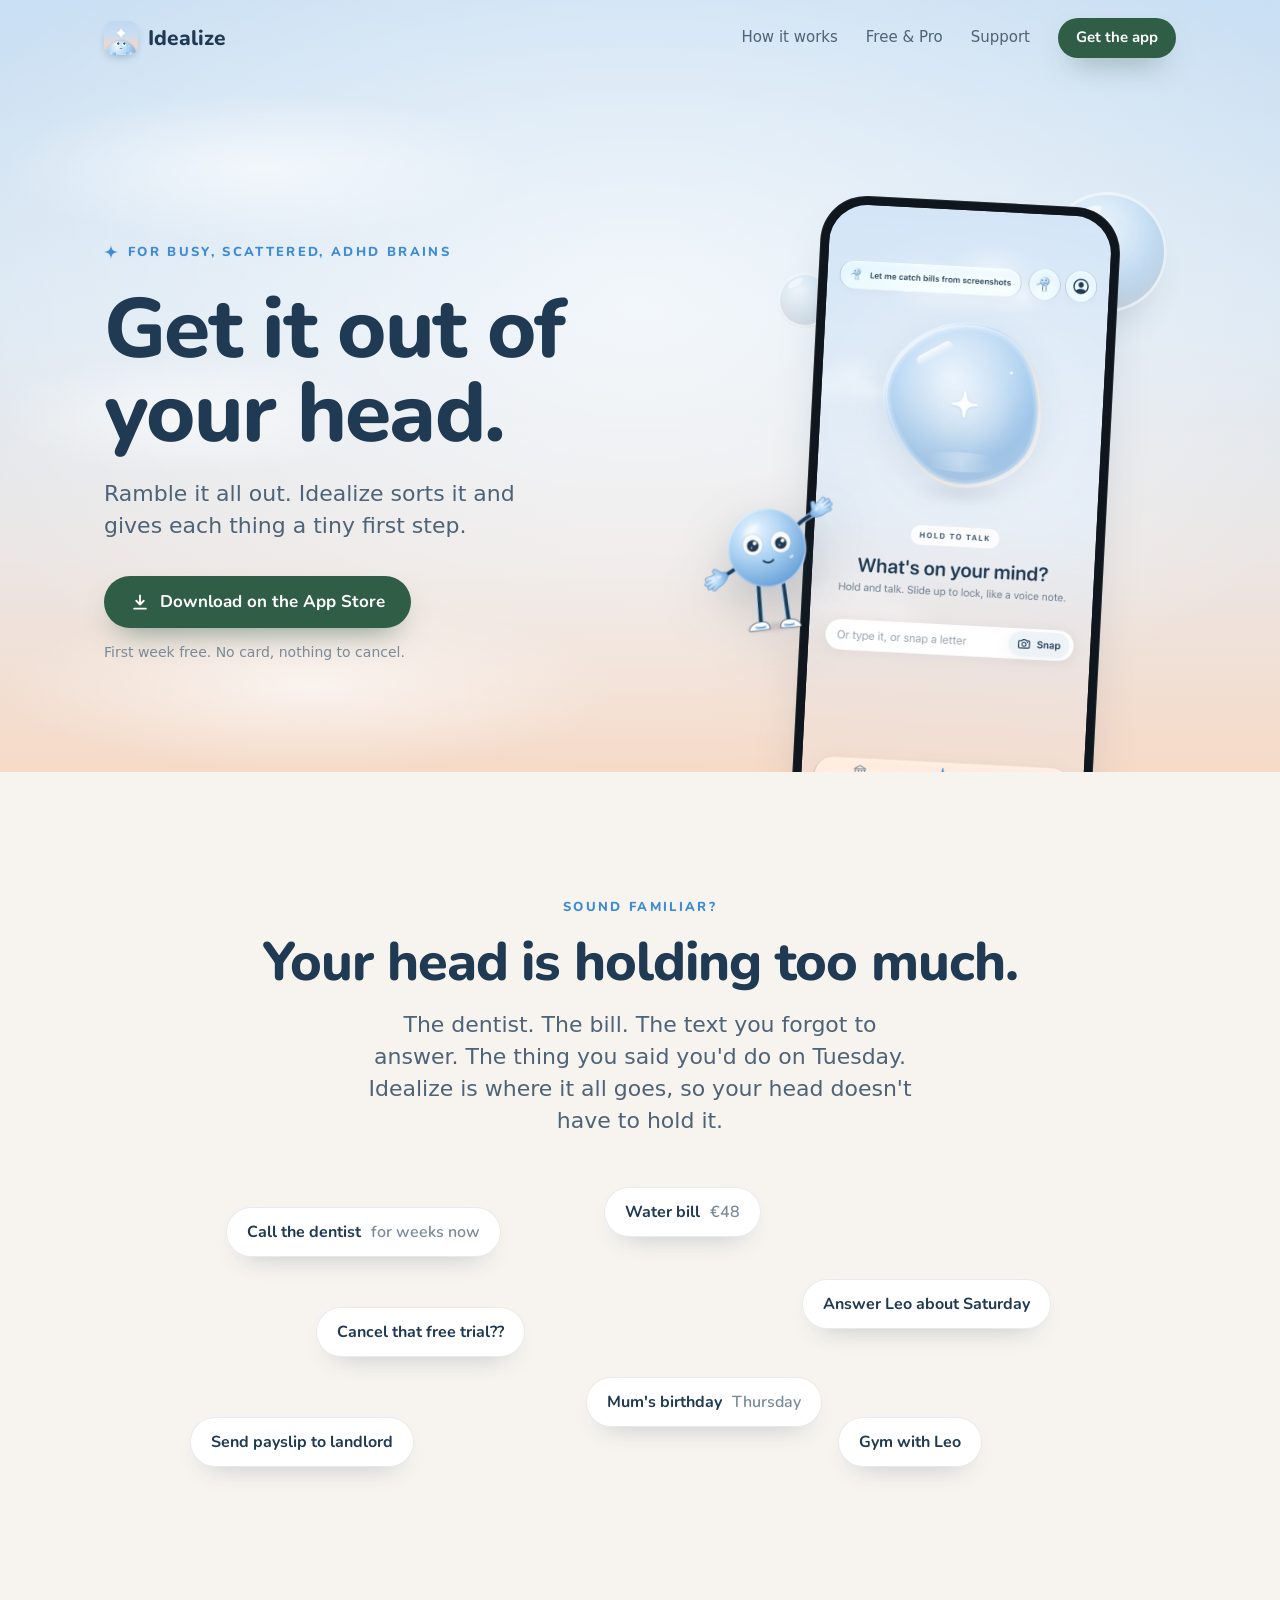
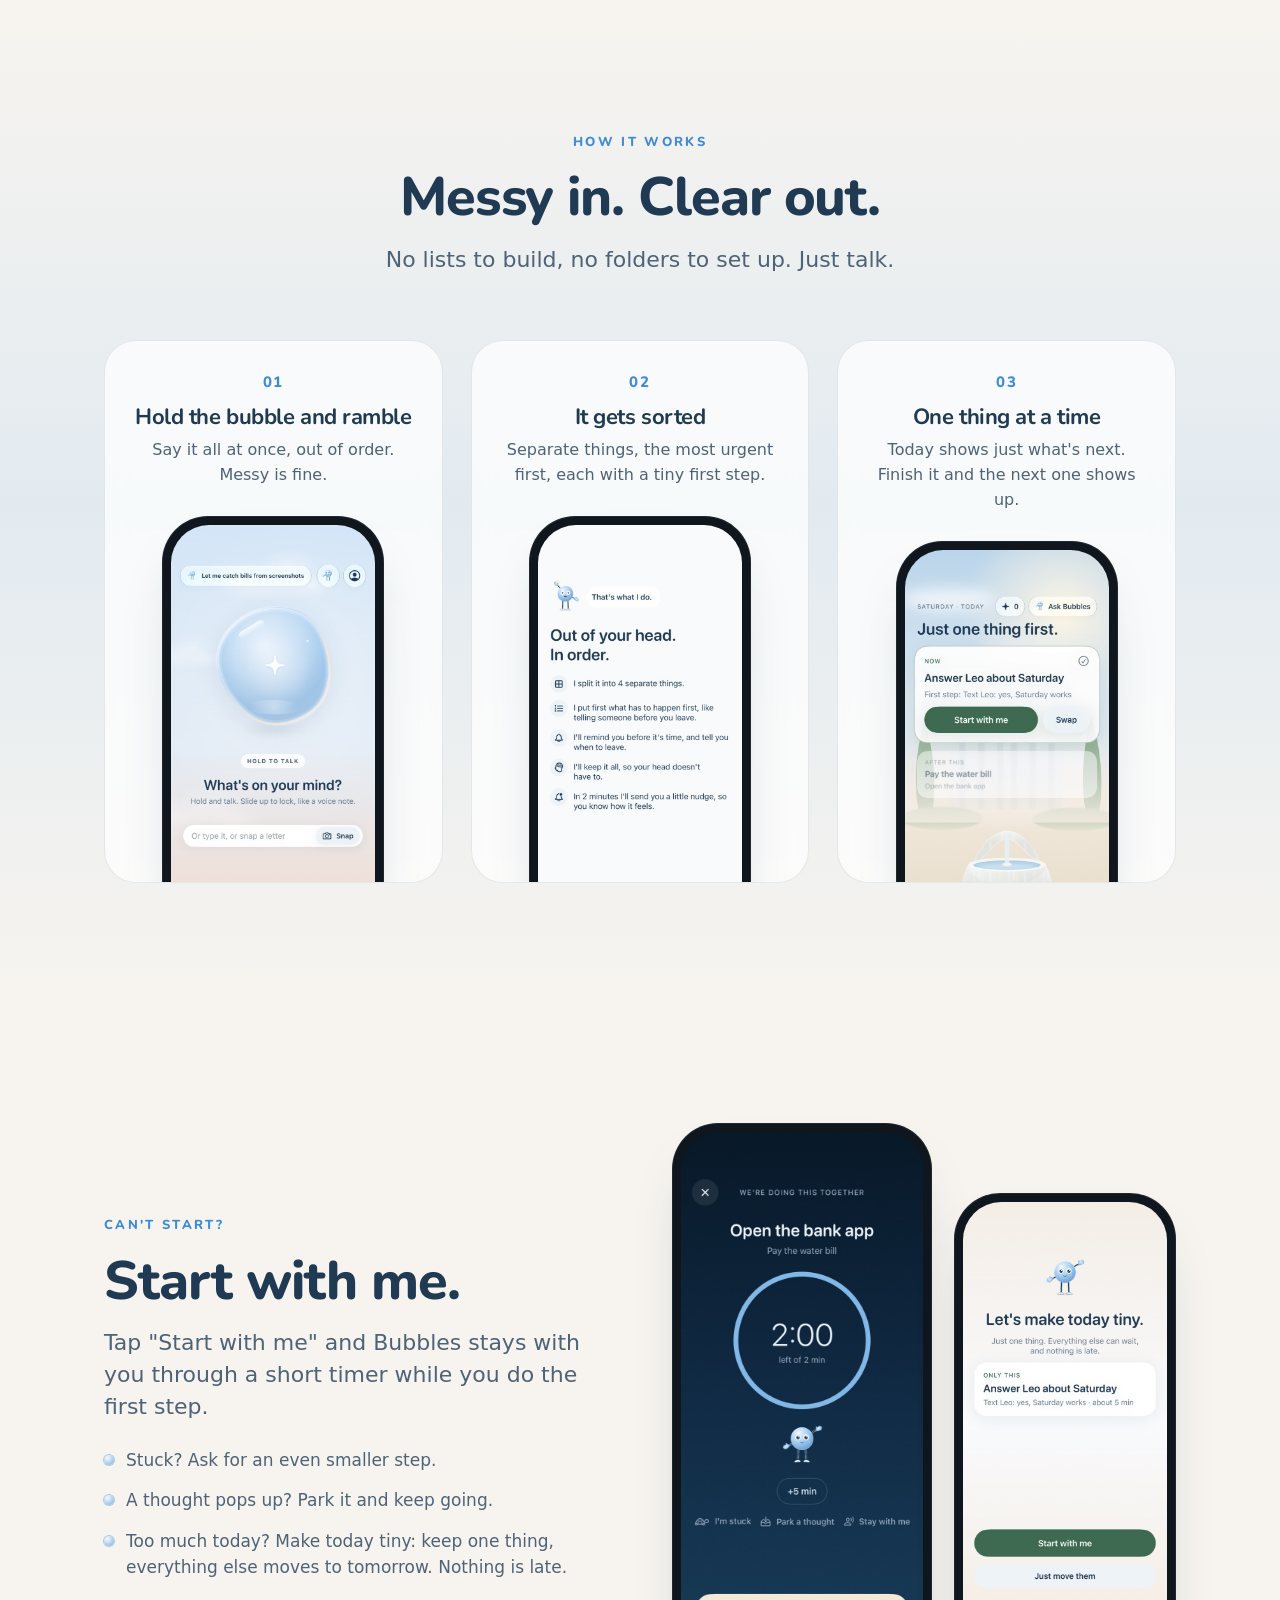
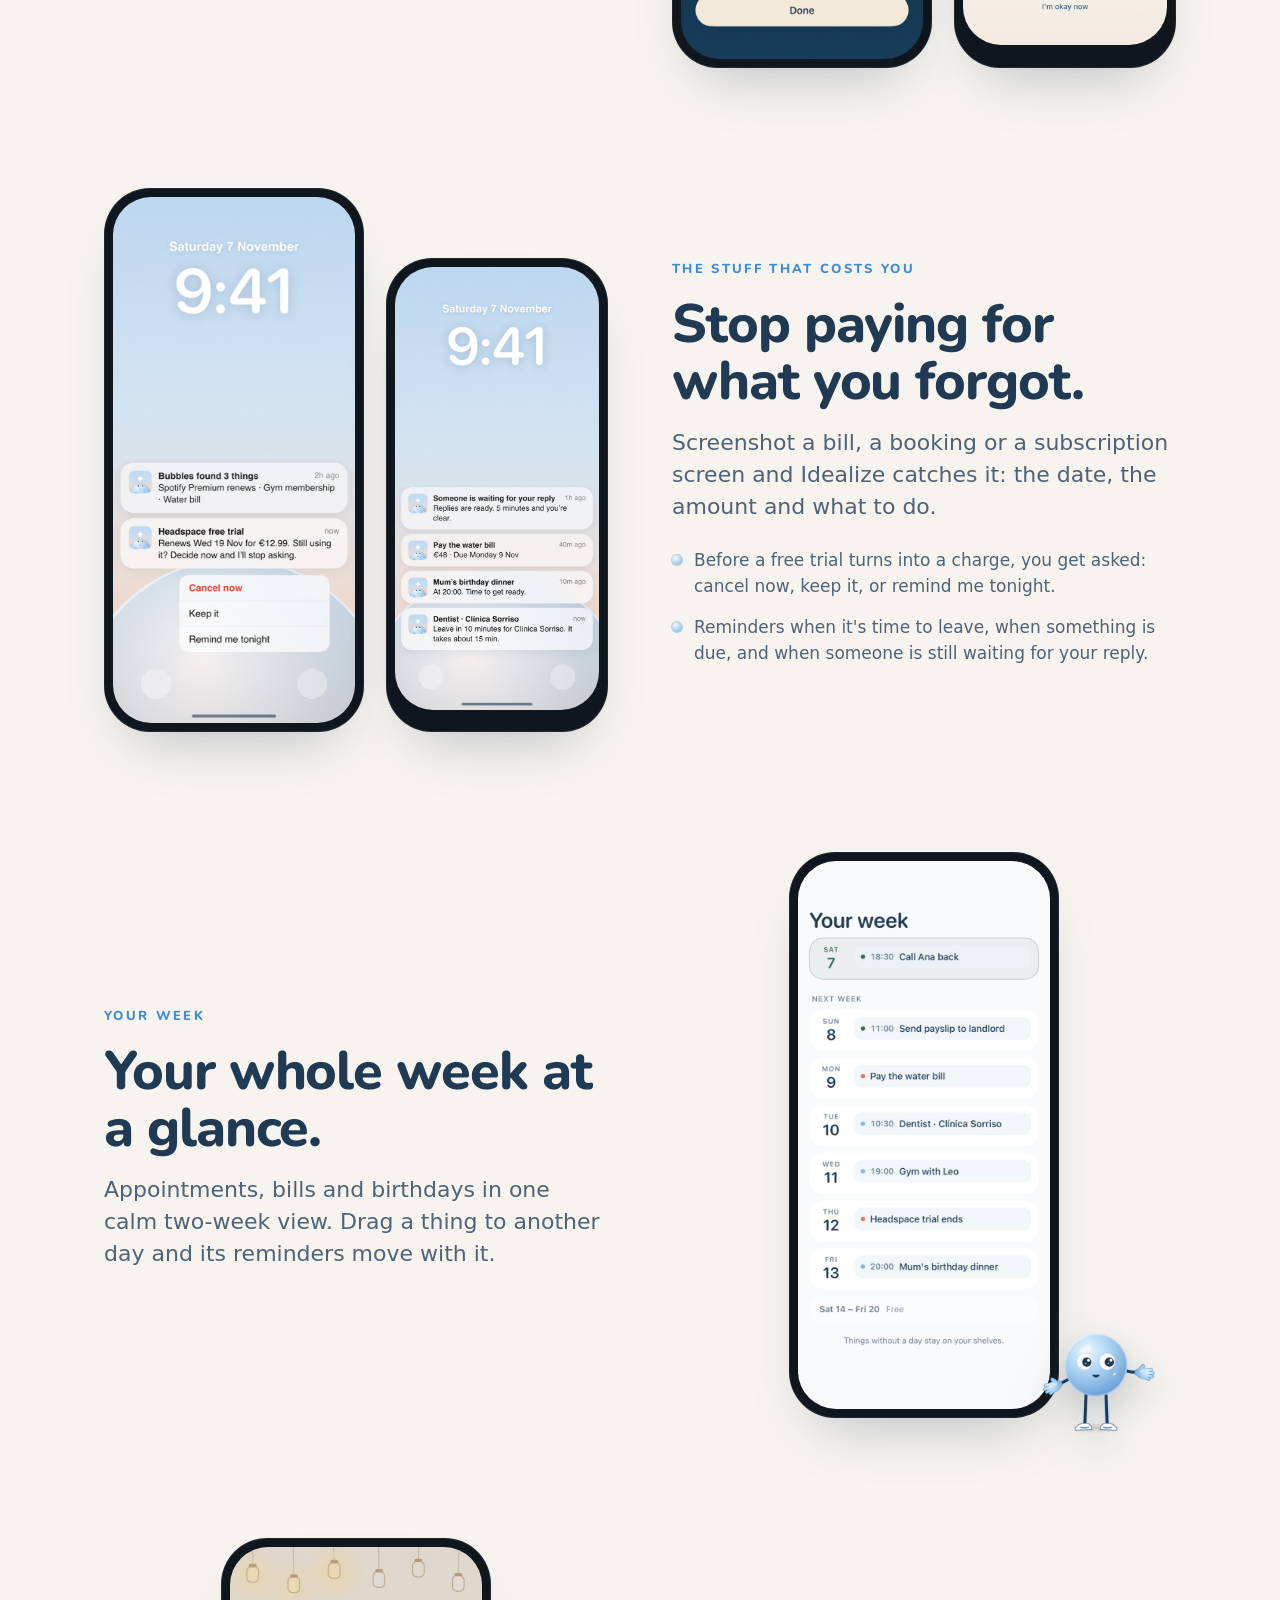
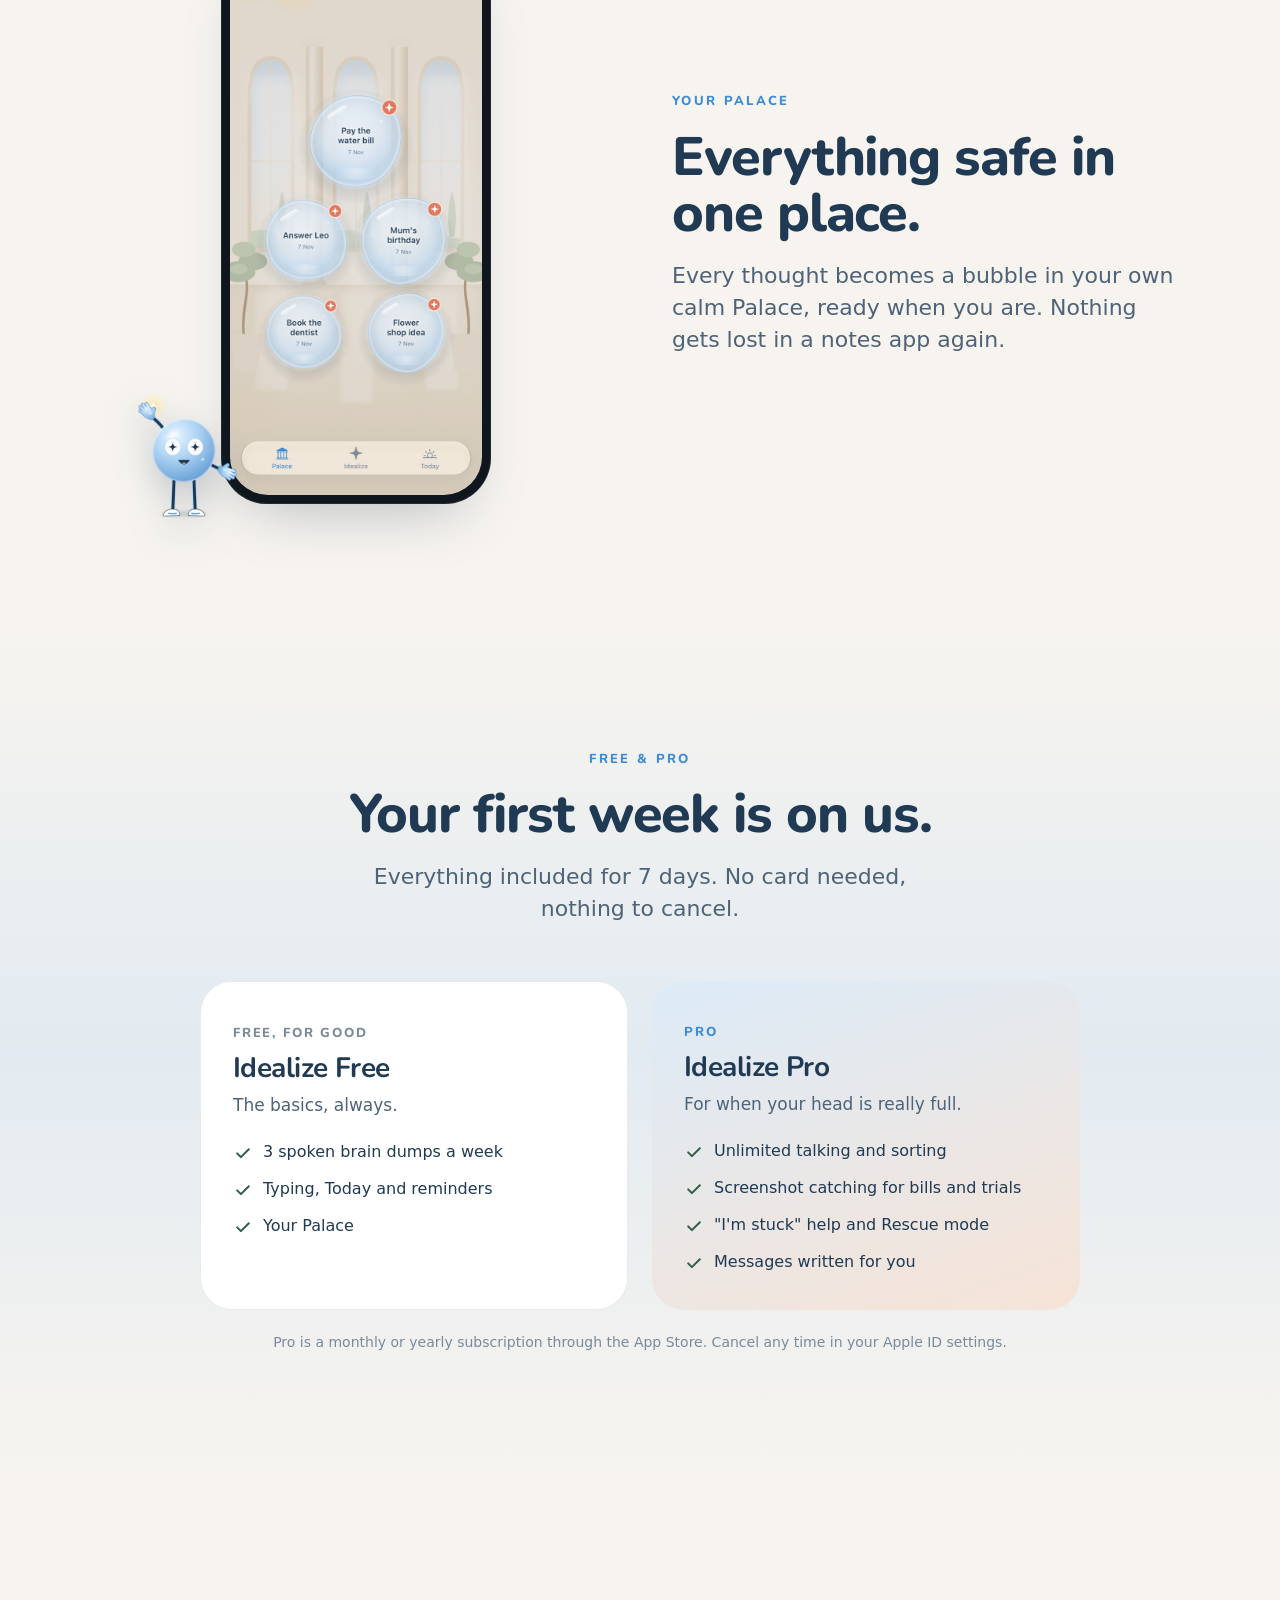
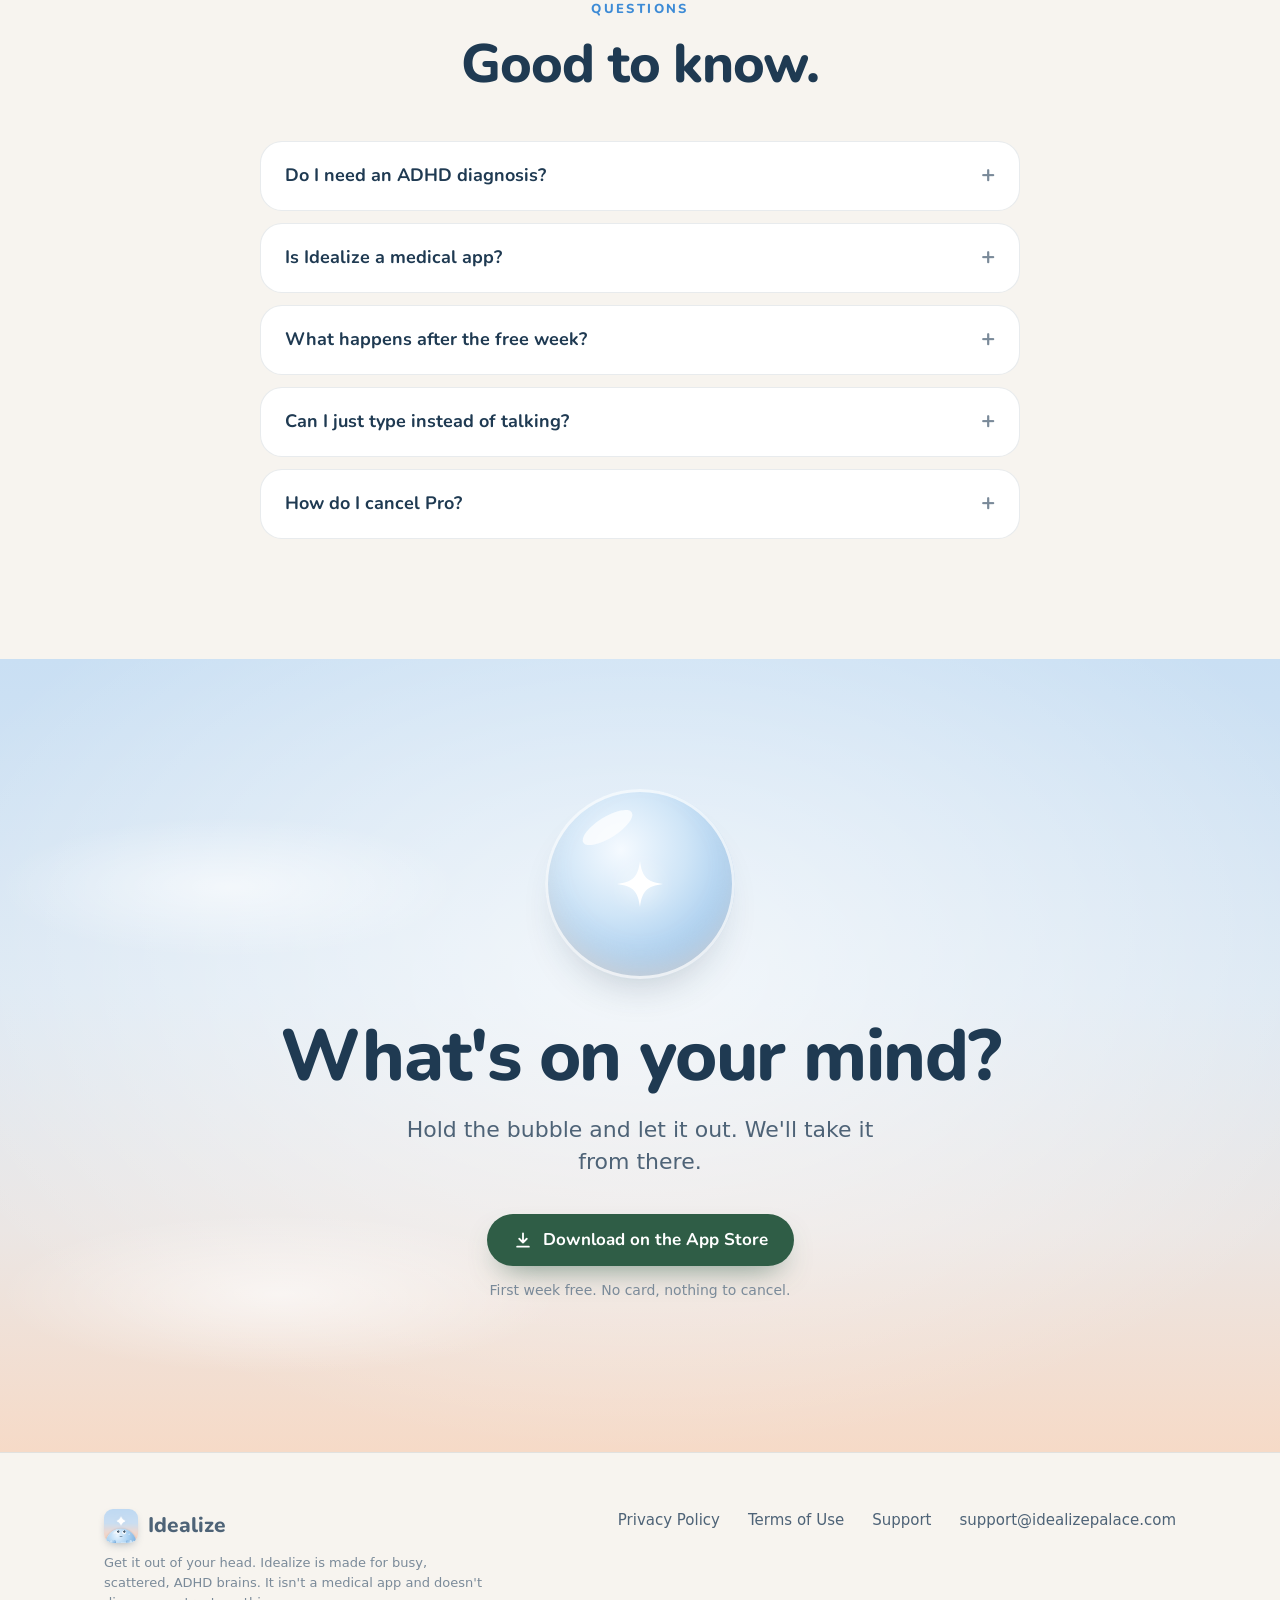
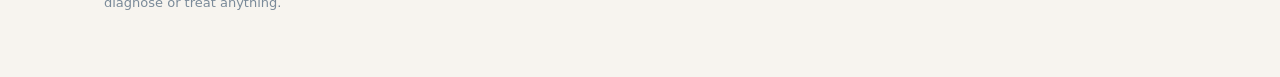
==== index.html @ 99a61682 "New Idealize site for 2.0: get it out of your head Homepage rebuilt for the ADHD brain-dump app, wit" ====
<!doctype html>
<html lang="en">
<head>
<meta charset="utf-8">
<meta name="viewport" content="width=device-width, initial-scale=1, viewport-fit=cover">
<title>Idealize: ADHD Brain Dump</title>
<meta name="description" content="Get it out of your head. Ramble it all out. Idealize sorts it, reminds you on time and gives each thing a tiny first step. First week free, no card.">
<meta name="theme-color" content="#C9DFF3" media="(prefers-color-scheme: light)">
<meta name="theme-color" content="#16304D" media="(prefers-color-scheme: dark)">
<meta name="apple-itunes-app" content="app-id=6819672437">
<link rel="canonical" href="https://idealizepalace.com/">
<meta property="og:type" content="website">
<meta property="og:url" content="https://idealizepalace.com/">
<meta property="og:title" content="Idealize: get it out of your head">
<meta property="og:description" content="Ramble it all out. Idealize sorts it and gives each thing a tiny first step.">
<meta property="og:image" content="https://idealizepalace.com/assets/img/og.png">
<meta name="twitter:card" content="summary_large_image">
<link rel="icon" type="image/png" href="/assets/img/favicon.png">
<link rel="apple-touch-icon" href="/assets/img/apple-touch-icon.png">
<link rel="preconnect" href="https://fonts.googleapis.com">
<link rel="preconnect" href="https://fonts.gstatic.com" crossorigin>
<link href="https://fonts.googleapis.com/css2?family=Nunito:wght@600;700;800&display=swap" rel="stylesheet">
<link rel="stylesheet" href="/assets/site.css">
</head>
<body>

<header class="nav">
  <div class="wrap">
    <a class="brand" href="/"><img src="/assets/img/icon.png" alt="">Idealize</a>
    <nav>
      <a href="#how">How it works</a>
      <a href="#free">Free &amp; Pro</a>
      <a href="/support/">Support</a>
      <a class="btn small" href="https://apps.apple.com/app/apple-store/id6819672437?pt=129569890&amp;ct=website&amp;mt=8">Get the app</a>
    </nav>
  </div>
</header>

<main>
  <section class="sky hero">
    <canvas class="stars" aria-hidden="true"></canvas>
    <div class="cloud" style="top:12%;width:520px;height:150px;animation-duration:140s;animation-delay:-40s"></div>
    <div class="cloud" style="top:46%;width:380px;height:120px;animation-duration:110s;animation-delay:-80s"></div>
    <div class="cloud" style="top:78%;width:620px;height:170px;animation-duration:170s;animation-delay:-10s"></div>
    <div class="wrap">
      <div>
        <span class="eyebrow"><svg viewBox="-1 -1 2 2"><path fill="currentColor" d="M0 -1C.09 -.3 .3 -.09 1 0C.3 .09 .09 .3 0 1C-.09 .3 -.3 .09 -1 0C-.3 -.09 -.09 -.3 0 -1Z"/></svg>For busy, scattered, ADHD brains</span>
        <h1>Get it out of your head.</h1>
        <p class="lead">Ramble it all out. Idealize sorts it and gives each thing a tiny first step.</p>
        <div class="cta">
          <a class="btn" href="https://apps.apple.com/app/apple-store/id6819672437?pt=129569890&amp;ct=website&amp;mt=8">
            <svg viewBox="0 0 24 24" fill="none" stroke="currentColor" stroke-width="2.2" stroke-linecap="round" stroke-linejoin="round"><path d="M12 4v11m0 0-4.5-4.5M12 15l4.5-4.5M5 20h14"/></svg>
            Download on the App Store
          </a>
          <p class="store-note">First week free. No card, nothing to cancel.</p>
        </div>
      </div>
      <div class="hero-art">
        <div class="orb" style="width:120px;height:120px;right:2%;top:60px;opacity:.8"></div>
        <div class="orb" style="width:56px;height:56px;left:14%;top:140px;opacity:.65;animation-delay:-2s"></div>
        <div class="phone"><img src="/assets/img/home.jpg" alt="The Idealize home screen: a soft glass bubble you hold to talk, under the words What's on your mind?" width="603" height="1311"></div>
        <img class="peek" src="/assets/img/bubbles-welcome.png" alt="Bubbles, the Idealize mascot, waving">
      </div>
    </div>
  </section>

  <section class="band head-full center">
    <div class="wrap reveal">
      <span class="eyebrow">Sound familiar?</span>
      <h2 style="margin-top:16px">Your head is holding too much.</h2>
      <p class="lead">The dentist. The bill. The text you forgot to answer. The thing you said you'd do on Tuesday. Idealize is where it all goes, so your head doesn't have to hold it.</p>
      <div class="thoughts" aria-hidden="true">
        <div class="thought" style="left:4%;top:20px">Call the dentist <span>for weeks now</span></div>
        <div class="thought" style="left:46%;top:0;animation-delay:-2s">Water bill <span>€48</span></div>
        <div class="thought" style="left:68%;top:92px;animation-delay:-4s">Answer Leo about Saturday</div>
        <div class="thought" style="left:14%;top:120px;animation-delay:-1s">Cancel that free trial??</div>
        <div class="thought" style="left:44%;top:190px;animation-delay:-5s">Mum's birthday <span>Thursday</span></div>
        <div class="thought" style="left:0;top:230px;animation-delay:-3s">Send payslip to landlord</div>
        <div class="thought" style="left:72%;top:230px;animation-delay:-6s">Gym with Leo</div>
      </div>
    </div>
  </section>

  <section class="band tint center" id="how">
    <div class="wrap">
      <div class="reveal">
        <span class="eyebrow">How it works</span>
        <h2 style="margin-top:16px">Messy in. Clear out.</h2>
        <p class="lead">No lists to build, no folders to set up. Just talk.</p>
      </div>
      <div class="steps">
        <div class="step reveal">
          <span class="num">01</span>
          <h3>Hold the bubble and ramble</h3>
          <p>Say it all at once, out of order. Messy is fine.</p>
          <div class="phone"><img src="/assets/img/home.jpg" alt="Hold the bubble to talk" loading="lazy"></div>
        </div>
        <div class="step reveal">
          <span class="num">02</span>
          <h3>It gets sorted</h3>
          <p>Separate things, the most urgent first, each with a tiny first step.</p>
          <div class="phone"><img src="/assets/img/sorted.jpg" alt="Idealize split a ramble into four separate things" loading="lazy"></div>
        </div>
        <div class="step reveal">
          <span class="num">03</span>
          <h3>One thing at a time</h3>
          <p>Today shows just what's next. Finish it and the next one shows up.</p>
          <div class="phone"><img src="/assets/img/today.jpg" alt="Today shows one thing first: Answer Leo about Saturday" loading="lazy"></div>
        </div>
      </div>
    </div>
  </section>

  <section class="band">
    <div class="wrap">
      <div class="feature reveal">
        <div class="text">
          <span class="eyebrow">Can't start?</span>
          <h2>Start with me.</h2>
          <p class="lead">Tap "Start with me" and Bubbles stays with you through a short timer while you do the first step.</p>
          <ul>
            <li>Stuck? Ask for an even smaller step.</li>
            <li>A thought pops up? Park it and keep going.</li>
            <li>Too much today? Make today tiny: keep one thing, everything else moves to tomorrow. Nothing is late.</li>
          </ul>
        </div>
        <div class="art">
          <div class="phone"><img src="/assets/img/focus.jpg" alt="A two minute focus timer: Open the bank app" loading="lazy"></div>
          <div class="phone second"><img src="/assets/img/rescue.jpg" alt="Let's make today tiny" loading="lazy"></div>
        </div>
      </div>

      <div class="feature flip reveal">
        <div class="text">
          <span class="eyebrow">The stuff that costs you</span>
          <h2>Stop paying for what you forgot.</h2>
          <p class="lead">Screenshot a bill, a booking or a subscription screen and Idealize catches it: the date, the amount and what to do.</p>
          <ul>
            <li>Before a free trial turns into a charge, you get asked: cancel now, keep it, or remind me tonight.</li>
            <li>Reminders when it's time to leave, when something is due, and when someone is still waiting for your reply.</li>
          </ul>
        </div>
        <div class="art">
          <div class="phone"><img src="/assets/img/lock-money.jpg" alt="A notification: Headspace free trial renews Wed 19 Nov for €12.99" loading="lazy"></div>
          <div class="phone second"><img src="/assets/img/lock-remind.jpg" alt="Reminders on the lock screen: pay the water bill, leave for the dentist" loading="lazy"></div>
        </div>
      </div>

      <div class="feature reveal">
        <div class="text">
          <span class="eyebrow">Your week</span>
          <h2>Your whole week at a glance.</h2>
          <p class="lead">Appointments, bills and birthdays in one calm two-week view. Drag a thing to another day and its reminders move with it.</p>
        </div>
        <div class="art">
          <div class="phone"><img src="/assets/img/week.jpg" alt="Your week: payslip, water bill, dentist, gym, trial ending, birthday dinner" loading="lazy"></div>
          <img class="buddy" src="/assets/img/bubbles-explain.png" alt="" loading="lazy">
        </div>
      </div>

      <div class="feature flip reveal">
        <div class="text">
          <span class="eyebrow">Your Palace</span>
          <h2>Everything safe in one place.</h2>
          <p class="lead">Every thought becomes a bubble in your own calm Palace, ready when you are. Nothing gets lost in a notes app again.</p>
        </div>
        <div class="art">
          <div class="phone"><img src="/assets/img/palace.jpg" alt="The Palace: things kept as bubbles in a calm hall" loading="lazy"></div>
          <img class="buddy" src="/assets/img/bubbles-eureka.png" alt="" loading="lazy" style="left:4%;right:auto">
        </div>
      </div>
    </div>
  </section>

  <section class="band tint center" id="free">
    <div class="wrap">
      <div class="reveal">
        <span class="eyebrow">Free &amp; Pro</span>
        <h2 style="margin-top:16px">Your first week is on us.</h2>
        <p class="lead">Everything included for 7 days. No card needed, nothing to cancel.</p>
      </div>
      <div class="plans reveal">
        <div class="plan">
          <span class="tag">Free, for good</span>
          <h3>Idealize Free</h3>
          <p>The basics, always.</p>
          <ul>
            <li><svg viewBox="0 0 24 24" fill="none" stroke="currentColor" stroke-width="2.4" stroke-linecap="round" stroke-linejoin="round"><path d="m5 12.5 4.5 4.5L19 7.5"/></svg>3 spoken brain dumps a week</li>
            <li><svg viewBox="0 0 24 24" fill="none" stroke="currentColor" stroke-width="2.4" stroke-linecap="round" stroke-linejoin="round"><path d="m5 12.5 4.5 4.5L19 7.5"/></svg>Typing, Today and reminders</li>
            <li><svg viewBox="0 0 24 24" fill="none" stroke="currentColor" stroke-width="2.4" stroke-linecap="round" stroke-linejoin="round"><path d="m5 12.5 4.5 4.5L19 7.5"/></svg>Your Palace</li>
          </ul>
        </div>
        <div class="plan pro">
          <span class="tag">Pro</span>
          <h3>Idealize Pro</h3>
          <p>For when your head is really full.</p>
          <ul>
            <li><svg viewBox="0 0 24 24" fill="none" stroke="currentColor" stroke-width="2.4" stroke-linecap="round" stroke-linejoin="round"><path d="m5 12.5 4.5 4.5L19 7.5"/></svg>Unlimited talking and sorting</li>
            <li><svg viewBox="0 0 24 24" fill="none" stroke="currentColor" stroke-width="2.4" stroke-linecap="round" stroke-linejoin="round"><path d="m5 12.5 4.5 4.5L19 7.5"/></svg>Screenshot catching for bills and trials</li>
            <li><svg viewBox="0 0 24 24" fill="none" stroke="currentColor" stroke-width="2.4" stroke-linecap="round" stroke-linejoin="round"><path d="m5 12.5 4.5 4.5L19 7.5"/></svg>"I'm stuck" help and Rescue mode</li>
            <li><svg viewBox="0 0 24 24" fill="none" stroke="currentColor" stroke-width="2.4" stroke-linecap="round" stroke-linejoin="round"><path d="m5 12.5 4.5 4.5L19 7.5"/></svg>Messages written for you</li>
          </ul>
        </div>
      </div>
      <p class="store-note" style="margin-top:22px">Pro is a monthly or yearly subscription through the App Store. Cancel any time in your Apple ID settings.</p>
    </div>
  </section>

  <section class="band center">
    <div class="wrap reveal">
      <span class="eyebrow">Questions</span>
      <h2 style="margin-top:16px">Good to know.</h2>
      <div class="faq" style="text-align:left">
        <details>
          <summary>Do I need an ADHD diagnosis?</summary>
          <p>No. If your head is busy and things keep slipping through, Idealize is for you.</p>
        </details>
        <details>
          <summary>Is Idealize a medical app?</summary>
          <p>No. It doesn't diagnose or treat anything. It just holds things for you, so your head doesn't have to.</p>
        </details>
        <details>
          <summary>What happens after the free week?</summary>
          <p>You keep Idealize Free: typing, Today, reminders and your Palace, plus 3 spoken brain dumps a week. If you want more, you can go Pro. You never get charged unless you choose a plan.</p>
        </details>
        <details>
          <summary>Can I just type instead of talking?</summary>
          <p>Yes. Type it, snap a letter or talk. Idealize sorts it the same way.</p>
        </details>
        <details>
          <summary>How do I cancel Pro?</summary>
          <p>On your iPhone, open Settings → your name → Subscriptions → Idealize. Deleting the app doesn't cancel a subscription. More answers on the <a href="/support/">Support page</a>.</p>
        </details>
      </div>
    </div>
  </section>

  <section class="sky closing">
    <canvas class="stars" aria-hidden="true"></canvas>
    <div class="cloud" style="top:20%;width:460px;height:140px;animation-duration:130s;animation-delay:-60s"></div>
    <div class="cloud" style="top:70%;width:560px;height:160px;animation-duration:160s;animation-delay:-20s"></div>
    <div class="wrap reveal">
      <div class="orb-wrap">
        <div class="orb"><svg viewBox="-1 -1 2 2"><path fill="#fff" d="M0 -1C.09 -.3 .3 -.09 1 0C.3 .09 .09 .3 0 1C-.09 .3 -.3 .09 -1 0C-.3 -.09 -.09 -.3 0 -1Z"/></svg></div>
      </div>
      <h2>What's on your mind?</h2>
      <p class="lead">Hold the bubble and let it out. We'll take it from there.</p>
      <a class="btn" href="https://apps.apple.com/app/apple-store/id6819672437?pt=129569890&amp;ct=website&amp;mt=8">
        <svg viewBox="0 0 24 24" fill="none" stroke="currentColor" stroke-width="2.2" stroke-linecap="round" stroke-linejoin="round"><path d="M12 4v11m0 0-4.5-4.5M12 15l4.5-4.5M5 20h14"/></svg>
        Download on the App Store
      </a>
      <p class="store-note">First week free. No card, nothing to cancel.</p>
    </div>
  </section>
</main>

<footer>
  <div class="wrap">
    <div>
      <a class="brand" href="/"><img src="/assets/img/icon.png" alt="">Idealize</a>
      <p class="small">Get it out of your head. Idealize is made for busy, scattered, ADHD brains. It isn't a medical app and doesn't diagnose or treat anything.</p>
    </div>
    <div class="links">
      <a href="/privacy/">Privacy Policy</a>
      <a href="/terms/">Terms of Use</a>
      <a href="/support/">Support</a>
      <a href="mailto:support@idealizepalace.com">support@idealizepalace.com</a>
    </div>
  </div>
</footer>

<script src="/assets/site.js"></script>
</body>
</html>
---- assets/site.css ----
/* Idealize site: the 2.0 look. Soft sky by day, sunset at the bottom, deep blue night with a few stars. */
:root {
  --sky-top: #C9DFF3;
  --sky-mid: #DCE8F3;
  --sky-low: #EBE6E4;
  --sunset: #F6DAC7;
  --paper: #F7F4EF;
  --card: rgba(255, 255, 255, 0.72);
  --card-solid: #FFFFFF;
  --line: rgba(31, 58, 82, 0.1);
  --ink: #1F3A52;
  --ink-2: #4E6377;
  --ink-3: #7A8A99;
  --blue: #3D8BD6;
  --green: #2F5D46;
  --green-ink: #FFFFFF;
  --warm: #E98A5B;
  --glow: rgba(255, 255, 255, 0.65);
  --shadow: 0 30px 60px -30px rgba(31, 58, 82, 0.35);
  --round: ui-rounded, "SF Pro Rounded", "Nunito", system-ui, -apple-system, sans-serif;
  --text: -apple-system, BlinkMacSystemFont, "Inter", system-ui, sans-serif;
  color-scheme: light dark;
}
@media (prefers-color-scheme: dark) {
  :root:not([data-theme="light"]) {
    --sky-top: #16304D;
    --sky-mid: #10243A;
    --sky-low: #0E1F33;
    --sunset: #0C1A2B;
    --paper: #0B1726;
    --card: rgba(22, 44, 70, 0.66);
    --card-solid: #13263C;
    --line: rgba(220, 235, 250, 0.1);
    --ink: #EAF2FA;
    --ink-2: #B4C4D4;
    --ink-3: #8195A8;
    --blue: #8CC2F2;
    --green: #3F7A5C;
    --warm: #F0A27A;
    --glow: rgba(156, 203, 242, 0.08);
    --shadow: 0 30px 60px -30px rgba(0, 0, 0, 0.6);
  }
}
:root[data-theme="dark"] {
  --sky-top: #16304D; --sky-mid: #10243A; --sky-low: #0E1F33; --sunset: #0C1A2B; --paper: #0B1726;
  --card: rgba(22, 44, 70, 0.66); --card-solid: #13263C; --line: rgba(220, 235, 250, 0.1);
  --ink: #EAF2FA; --ink-2: #B4C4D4; --ink-3: #8195A8; --blue: #8CC2F2; --green: #3F7A5C; --warm: #F0A27A;
  --glow: rgba(156, 203, 242, 0.08); --shadow: 0 30px 60px -30px rgba(0, 0, 0, 0.6);
}

* { box-sizing: border-box; margin: 0; padding: 0; }
html { scroll-behavior: smooth; -webkit-text-size-adjust: 100%; }
body {
  background: var(--paper);
  color: var(--ink);
  font-family: var(--text);
  font-size: 17px;
  line-height: 1.55;
  -webkit-font-smoothing: antialiased;
  overflow-x: hidden;
}
img { display: block; max-width: 100%; }
a { color: inherit; }
.wrap { width: 100%; max-width: 1120px; margin: 0 auto; padding: 0 24px; }
@media (max-width: 600px) { .wrap { padding: 0 16px; } }

h1, h2, h3, .round { font-family: var(--round); letter-spacing: -0.02em; }
h1 { font-size: clamp(44px, 7vw, 84px); line-height: 1; font-weight: 800; }
h2 { font-size: clamp(32px, 4.6vw, 54px); line-height: 1.05; font-weight: 800; }
h3 { font-size: 22px; line-height: 1.2; font-weight: 700; }
.lead { font-size: clamp(18px, 2vw, 22px); color: var(--ink-2); line-height: 1.45; }
.muted { color: var(--ink-2); }
.eyebrow {
  display: inline-flex; align-items: center; gap: 10px;
  font-family: var(--round); font-weight: 800; font-size: 13px; letter-spacing: 0.18em;
  text-transform: uppercase; color: var(--blue);
}
.eyebrow svg { width: 14px; height: 14px; }

/* Sky backdrop shared by the hero and the closing call */
.sky {
  position: relative; isolation: isolate; overflow: hidden;
  background: linear-gradient(var(--sky-top) 0%, var(--sky-mid) 42%, var(--sky-low) 72%, var(--sunset) 100%);
}
.sky::before {
  content: ""; position: absolute; inset: -20% -10% auto; height: 120%; z-index: -1;
  background: radial-gradient(closest-side, var(--glow), transparent);
  animation: wander 46s ease-in-out infinite alternate;
}
@keyframes wander { from { transform: translateX(-12%); } to { transform: translateX(12%); } }
.cloud {
  position: absolute; z-index: -1; border-radius: 50%;
  background: radial-gradient(closest-side, rgba(255, 255, 255, 0.6), rgba(255, 255, 255, 0));
  animation: drift linear infinite;
}
@keyframes drift { from { transform: translateX(-30vw); } to { transform: translateX(110vw); } }
.stars { position: absolute; inset: 0; z-index: -1; width: 100%; height: 100%; display: none; }
@media (prefers-color-scheme: dark) { :root:not([data-theme="light"]) .stars { display: block; } :root:not([data-theme="light"]) .cloud { display: none; } }
:root[data-theme="dark"] .stars { display: block; }
:root[data-theme="dark"] .cloud { display: none; }

/* Nav */
.nav { position: absolute; top: 0; left: 0; right: 0; z-index: 10; }
.nav .wrap { display: flex; align-items: center; justify-content: space-between; height: 76px; }
.brand { display: flex; align-items: center; gap: 10px; text-decoration: none; font-family: var(--round); font-weight: 800; font-size: 21px; }
.brand img { width: 34px; height: 34px; border-radius: 9px; box-shadow: 0 4px 10px -4px rgba(31, 58, 82, 0.4); }
.nav nav { display: flex; align-items: center; gap: 28px; font-size: 15px; font-weight: 500; }
.nav nav a { text-decoration: none; color: var(--ink-2); }
.nav nav a:hover { color: var(--ink); }
@media (max-width: 760px) { .nav nav a:not(.btn) { display: none; } }

/* Buttons */
.btn {
  display: inline-flex; align-items: center; justify-content: center; gap: 10px;
  min-height: 52px; padding: 0 26px; border-radius: 999px; border: 0;
  font-family: var(--round); font-weight: 700; font-size: 17px; text-decoration: none; cursor: pointer;
  background: var(--green); color: var(--green-ink) !important;
  box-shadow: 0 14px 30px -14px rgba(47, 93, 70, 0.7);
  transition: transform 0.2s ease, box-shadow 0.2s ease;
}
.btn:hover { transform: translateY(-2px); box-shadow: 0 18px 34px -14px rgba(47, 93, 70, 0.8); }
.btn svg { width: 20px; height: 20px; }
.btn.small { min-height: 40px; padding: 0 18px; font-size: 15px; }
.store-note { font-size: 14px; color: var(--ink-3); margin-top: 14px; }

/* Hero */
.hero { padding: 132px 0 0; }
.hero .wrap { display: grid; grid-template-columns: 1.1fr 0.9fr; gap: 40px; align-items: center; }
.hero h1 { margin: 22px 0 22px; }
.hero .lead { max-width: 30ch; }
.hero .cta { margin-top: 34px; }
.hero-art { position: relative; height: 640px; }
.hero-art .phone { position: absolute; left: 50%; bottom: -60px; transform: translateX(-46%) rotate(3deg); width: 300px; }
.hero-art .peek { position: absolute; width: 150px; left: -4%; bottom: 120px; transform: rotate(-6deg); filter: drop-shadow(0 18px 24px rgba(31, 58, 82, 0.25)); animation: bob 6s ease-in-out infinite; }
@keyframes bob { 0%, 100% { transform: rotate(-6deg) translateY(0); } 50% { transform: rotate(-4deg) translateY(-10px); } }
@media (max-width: 900px) {
  .hero { padding-top: 108px; }
  .hero .wrap { grid-template-columns: 1fr; text-align: center; }
  .hero .lead { margin: 0 auto; }
  .hero-art { height: 470px; }
  .hero-art .phone { width: 240px; bottom: -70px; }
  .hero-art .peek { width: 110px; left: calc(50% - 190px); bottom: 90px; }
}

/* Glass bubble, the app's home bubble */
.orb {
  position: absolute; border-radius: 50%;
  background: radial-gradient(circle at 40% 32%, #F5FAFF 0%, #CFE5F7 38%, #9CC6EC 78%, #7DAEDD 100%);
  box-shadow: inset 0 0 0 3px rgba(255, 255, 255, 0.7), inset 0 -18px 30px -10px rgba(247, 213, 188, 0.55), 0 24px 44px -24px rgba(31, 58, 82, 0.3);
  animation: sway 5.3s ease-in-out infinite alternate;
}
.orb::after { content: ""; position: absolute; left: 18%; top: 15%; width: 30%; height: 11%; border-radius: 50%; background: rgba(255, 255, 255, 0.75); transform: rotate(-32deg); }
@keyframes sway { from { transform: translate(-4px, 6px) rotate(-0.8deg); } to { transform: translate(4px, -6px) rotate(0.8deg); } }

/* Phone frame */
.phone { border-radius: 46px; padding: 9px; background: #10161D; box-shadow: var(--shadow), 0 0 0 1px rgba(255, 255, 255, 0.08) inset; }
.phone img { border-radius: 38px; width: 100%; height: auto; aspect-ratio: 1206 / 2622; object-fit: cover; }

/* Sections */
section { position: relative; }
.band { padding: 120px 0; }
@media (max-width: 700px) { .band { padding: 84px 0; } }
.center { text-align: center; }
.center .lead { margin: 18px auto 0; max-width: 40ch; }

/* The full head */
.head-full { background: var(--paper); overflow: hidden; }
.thoughts { position: relative; height: 300px; margin: 50px auto 0; max-width: 900px; }
.thought {
  position: absolute; white-space: nowrap; padding: 12px 20px; border-radius: 999px;
  background: var(--card-solid); border: 1px solid var(--line); box-shadow: 0 12px 28px -18px rgba(31, 58, 82, 0.45);
  font-family: var(--round); font-weight: 700; font-size: 16px; color: var(--ink);
  animation: float 7s ease-in-out infinite alternate;
}
.thought span { color: var(--ink-3); font-weight: 600; margin-left: 6px; }
@keyframes float { from { transform: translateY(-6px); } to { transform: translateY(8px); } }
@media (max-width: 700px) {
  .thoughts { height: auto; display: flex; flex-wrap: wrap; justify-content: center; gap: 10px; }
  .thought { position: static; font-size: 14px; padding: 10px 16px; }
}

/* Steps */
.steps { display: grid; grid-template-columns: repeat(3, 1fr); gap: 28px; margin-top: 64px; }
.step { background: var(--card); border: 1px solid var(--line); border-radius: 32px; padding: 30px 26px 0; overflow: hidden; display: flex; flex-direction: column; backdrop-filter: blur(10px); }
.step .num { font-family: var(--round); font-weight: 800; color: var(--blue); font-size: 15px; letter-spacing: 0.1em; }
.step h3 { margin: 10px 0 8px; }
.step p { color: var(--ink-2); font-size: 16px; }
.step .phone { margin: 28px auto -120px; width: 78%; }
@media (max-width: 900px) { .steps { grid-template-columns: 1fr; max-width: 440px; margin-left: auto; margin-right: auto; } }

/* Feature rows */
.feature { display: grid; grid-template-columns: 1fr 1fr; gap: 64px; align-items: center; }
.feature + .feature { margin-top: 120px; }
.feature.flip .text { order: 2; }
.feature .text h2 { margin: 16px 0 18px; }
.feature .text ul { list-style: none; margin-top: 24px; display: grid; gap: 14px; }
.feature .text li { display: flex; gap: 12px; color: var(--ink-2); }
.feature .text li::before { content: ""; flex: none; width: 10px; height: 10px; margin-top: 8px; border-radius: 50%; background: radial-gradient(circle at 35% 30%, #F5FAFF, #9CC6EC 70%, #7DAEDD); box-shadow: 0 0 0 1px rgba(125, 174, 221, 0.6); }
.feature .art { position: relative; display: flex; justify-content: center; gap: 22px; }
.feature .art .phone { width: 270px; }
.feature .art .phone.second { width: 230px; margin-top: 70px; }
.feature .art .buddy { position: absolute; width: 120px; right: 4%; bottom: -30px; filter: drop-shadow(0 14px 18px rgba(31, 58, 82, 0.25)); }
@media (max-width: 900px) {
  .feature { grid-template-columns: 1fr; gap: 44px; text-align: center; }
  .feature.flip .text { order: 0; }
  .feature .text li { text-align: left; }
  .feature .text ul { max-width: 420px; margin-left: auto; margin-right: auto; }
  .feature .art .phone { width: 210px; }
  .feature .art .phone.second { width: 180px; margin-top: 50px; }
  .feature .art .buddy { width: 90px; right: 0; }
}
.tint { background: linear-gradient(var(--paper), color-mix(in srgb, var(--sky-top) 45%, var(--paper)) 50%, var(--paper)); }

/* Pricing */
.plans { display: grid; grid-template-columns: 1fr 1fr; gap: 24px; margin-top: 56px; max-width: 880px; margin-left: auto; margin-right: auto; }
.plan { border-radius: 32px; padding: 36px 32px; background: var(--card-solid); border: 1px solid var(--line); text-align: left; }
.plan.pro { background: linear-gradient(160deg, #DCEBF8, #F6E3D6); border: 0; color: #1F3A52; }
.plan .tag { font-family: var(--round); font-weight: 800; font-size: 13px; letter-spacing: 0.14em; text-transform: uppercase; color: var(--ink-3); }
.plan.pro .tag { color: #3D8BD6; }
.plan h3 { font-size: 28px; margin: 8px 0 6px; }
.plan > p { color: var(--ink-2); }
.plan.pro > p { color: #4E6377; }
.plan ul { list-style: none; margin-top: 22px; display: grid; gap: 12px; }
.plan li { display: flex; gap: 10px; font-size: 16px; }
.plan li svg { flex: none; width: 20px; height: 20px; margin-top: 3px; color: var(--green); }
.plan.pro li svg { color: #2F5D46; }
.week-free {
  display: inline-flex; align-items: center; gap: 10px; margin-top: 26px; padding: 10px 20px; border-radius: 999px;
  background: var(--card-solid); border: 1px solid var(--line); font-family: var(--round); font-weight: 700;
}
.week-free b { color: var(--green); }
@media (max-width: 760px) { .plans { grid-template-columns: 1fr; } }

/* FAQ */
.faq { max-width: 760px; margin: 48px auto 0; display: grid; gap: 12px; }
.faq details { background: var(--card-solid); border: 1px solid var(--line); border-radius: 22px; padding: 0 24px; }
.faq summary { list-style: none; cursor: pointer; padding: 20px 0; font-family: var(--round); font-weight: 700; font-size: 18px; display: flex; justify-content: space-between; gap: 16px; }
.faq summary::-webkit-details-marker { display: none; }
.faq summary::after { content: "+"; font-size: 24px; line-height: 1; color: var(--ink-3); transition: transform 0.2s; }
.faq details[open] summary::after { transform: rotate(45deg); }
.faq details p { color: var(--ink-2); padding-bottom: 22px; }

/* Closing */
.closing { padding: 130px 0 150px; text-align: center; }
.closing .orb-wrap { position: relative; width: 190px; height: 190px; margin: 0 auto 40px; }
.closing .orb { inset: 0; }
.closing .orb svg { position: absolute; left: 50%; top: 50%; width: 46px; height: 46px; transform: translate(-50%, -50%); filter: drop-shadow(0 0 12px rgba(255, 255, 255, 0.9)); z-index: 1; }
.closing h2 { font-size: clamp(40px, 6vw, 72px); }
.closing .lead { margin: 20px auto 36px; max-width: 34ch; }

/* Footer */
footer { padding: 56px 0 64px; border-top: 1px solid var(--line); font-size: 15px; color: var(--ink-2); }
footer .wrap { display: flex; justify-content: space-between; gap: 32px; flex-wrap: wrap; align-items: flex-start; }
footer .links { display: flex; gap: 28px; flex-wrap: wrap; }
footer a { text-decoration: none; }
footer a:hover { color: var(--ink); }
footer .small { font-size: 13px; color: var(--ink-3); margin-top: 10px; max-width: 46ch; }

/* Plain pages (privacy, terms, support) */
.page-head { padding: 140px 0 70px; }
.page-head h1 { font-size: clamp(40px, 6vw, 64px); }
.page-head p { margin-top: 14px; }
.doc { max-width: 760px; margin: 0 auto; padding: 64px 24px 110px; }
.doc h2 { font-size: 26px; margin: 48px 0 14px; }
.doc h3 { font-size: 19px; margin: 30px 0 10px; }
.doc p, .doc li { color: var(--ink-2); margin-bottom: 12px; }
.doc ul { padding-left: 22px; margin-bottom: 16px; }
.doc a { color: var(--blue); }
.doc .card { background: var(--card-solid); border: 1px solid var(--line); border-radius: 26px; padding: 30px; margin: 20px 0 34px; }
.doc .card p:last-child { margin-bottom: 0; }

@media (prefers-reduced-motion: reduce) {
  *, *::before, *::after { animation: none !important; transition: none !important; scroll-behavior: auto !important; }
}
.reveal { opacity: 0; transform: translateY(24px); transition: opacity 0.8s ease, transform 0.8s ease; }
.reveal.in { opacity: 1; transform: none; }
@media (prefers-reduced-motion: reduce) { .reveal { opacity: 1; transform: none; } }

/* Phone-width fixes */
.feature > *, .hero .wrap > * { min-width: 0; }
@media (max-width: 600px) {
  .eyebrow { font-size: 11px; letter-spacing: 0.12em; }
  .hero-art { height: 430px; }
  .hero-art .phone { width: 210px; }
  .hero-art .peek { width: 96px; left: calc(50% - 170px); bottom: 70px; }
  .feature .art { gap: 12px; }
  .feature .art .phone { width: 46%; max-width: 200px; }
  .feature .art .phone.second { width: 40%; margin-top: 40px; }
  .feature .art .phone:only-child, .feature .art .phone:first-child:nth-last-child(2) { width: 60%; }
  .feature .art .phone:first-child:nth-last-child(2):has(+ .phone) { width: 46%; }
  .feature .art .buddy { width: 76px; }
  .thought { white-space: normal; animation: none; }
  .thoughts { gap: 12px 10px; }
}

.page-head .wrap { max-width: 808px; }
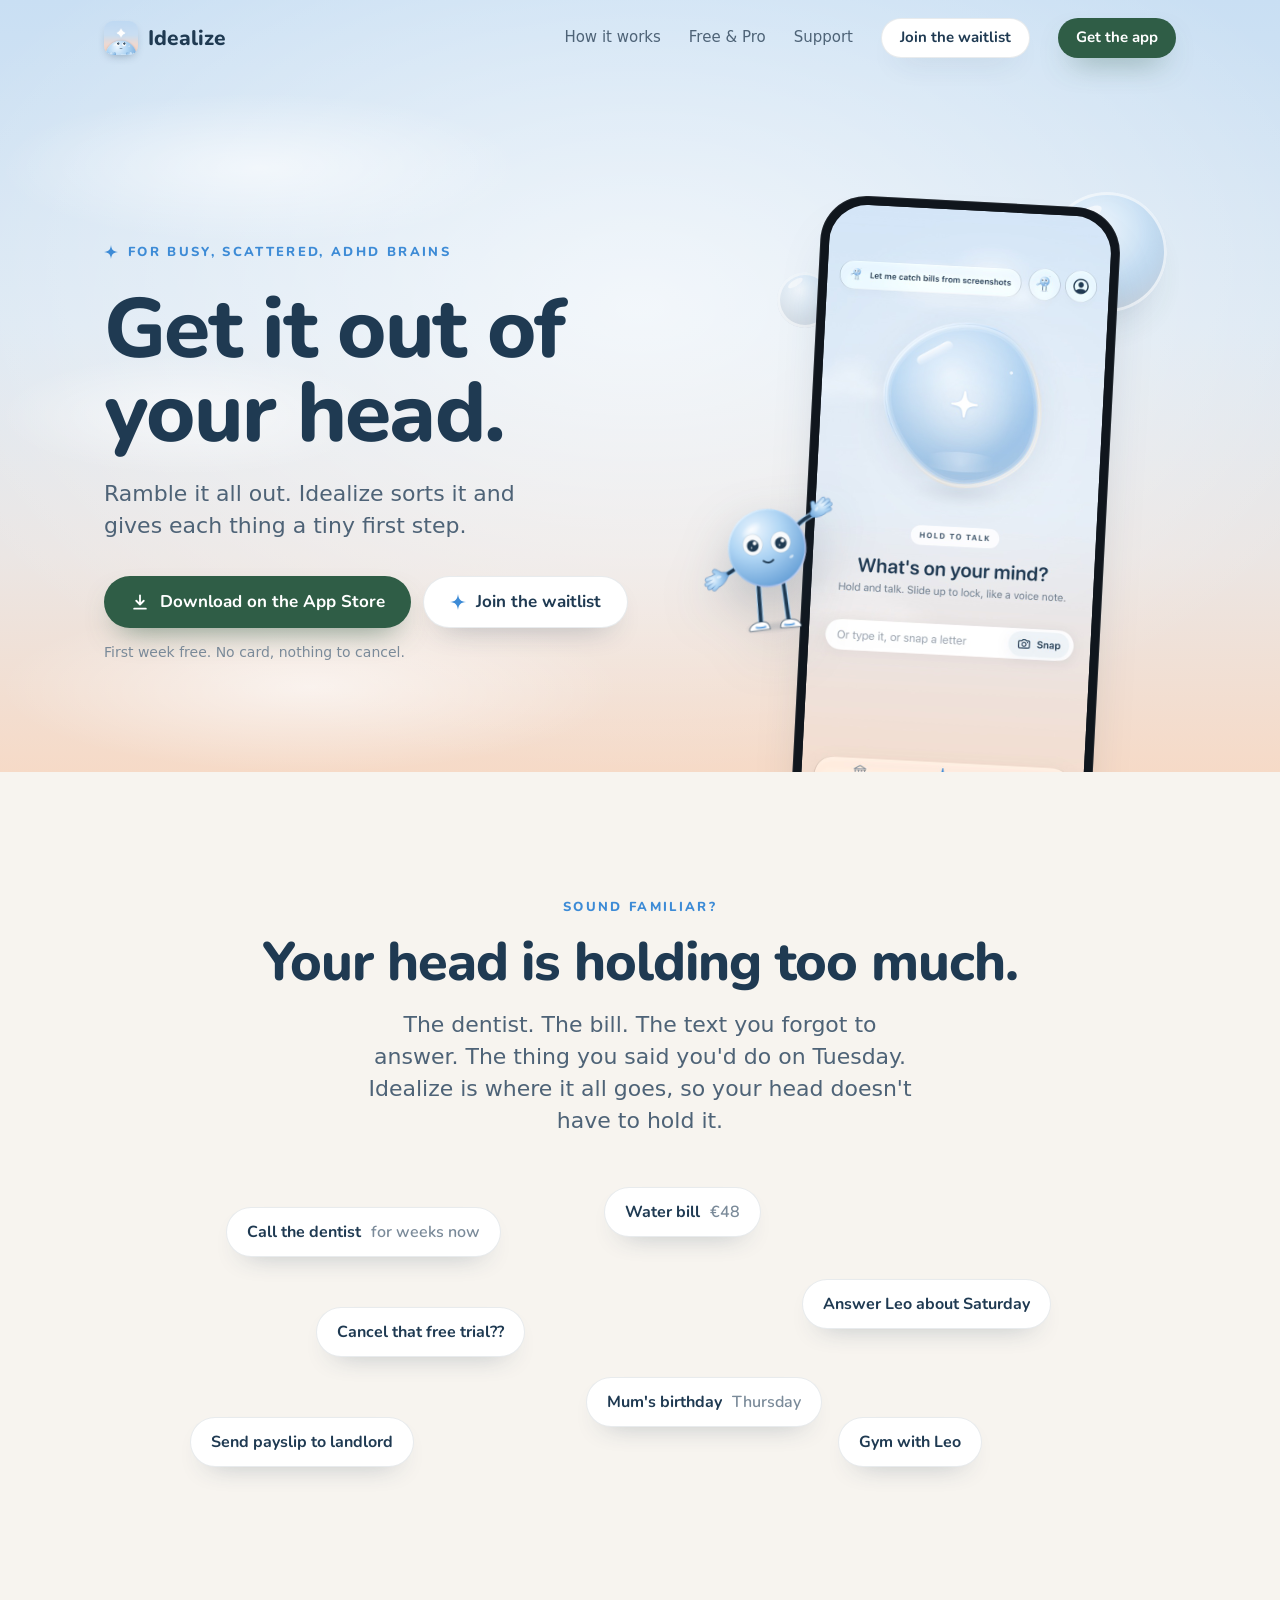
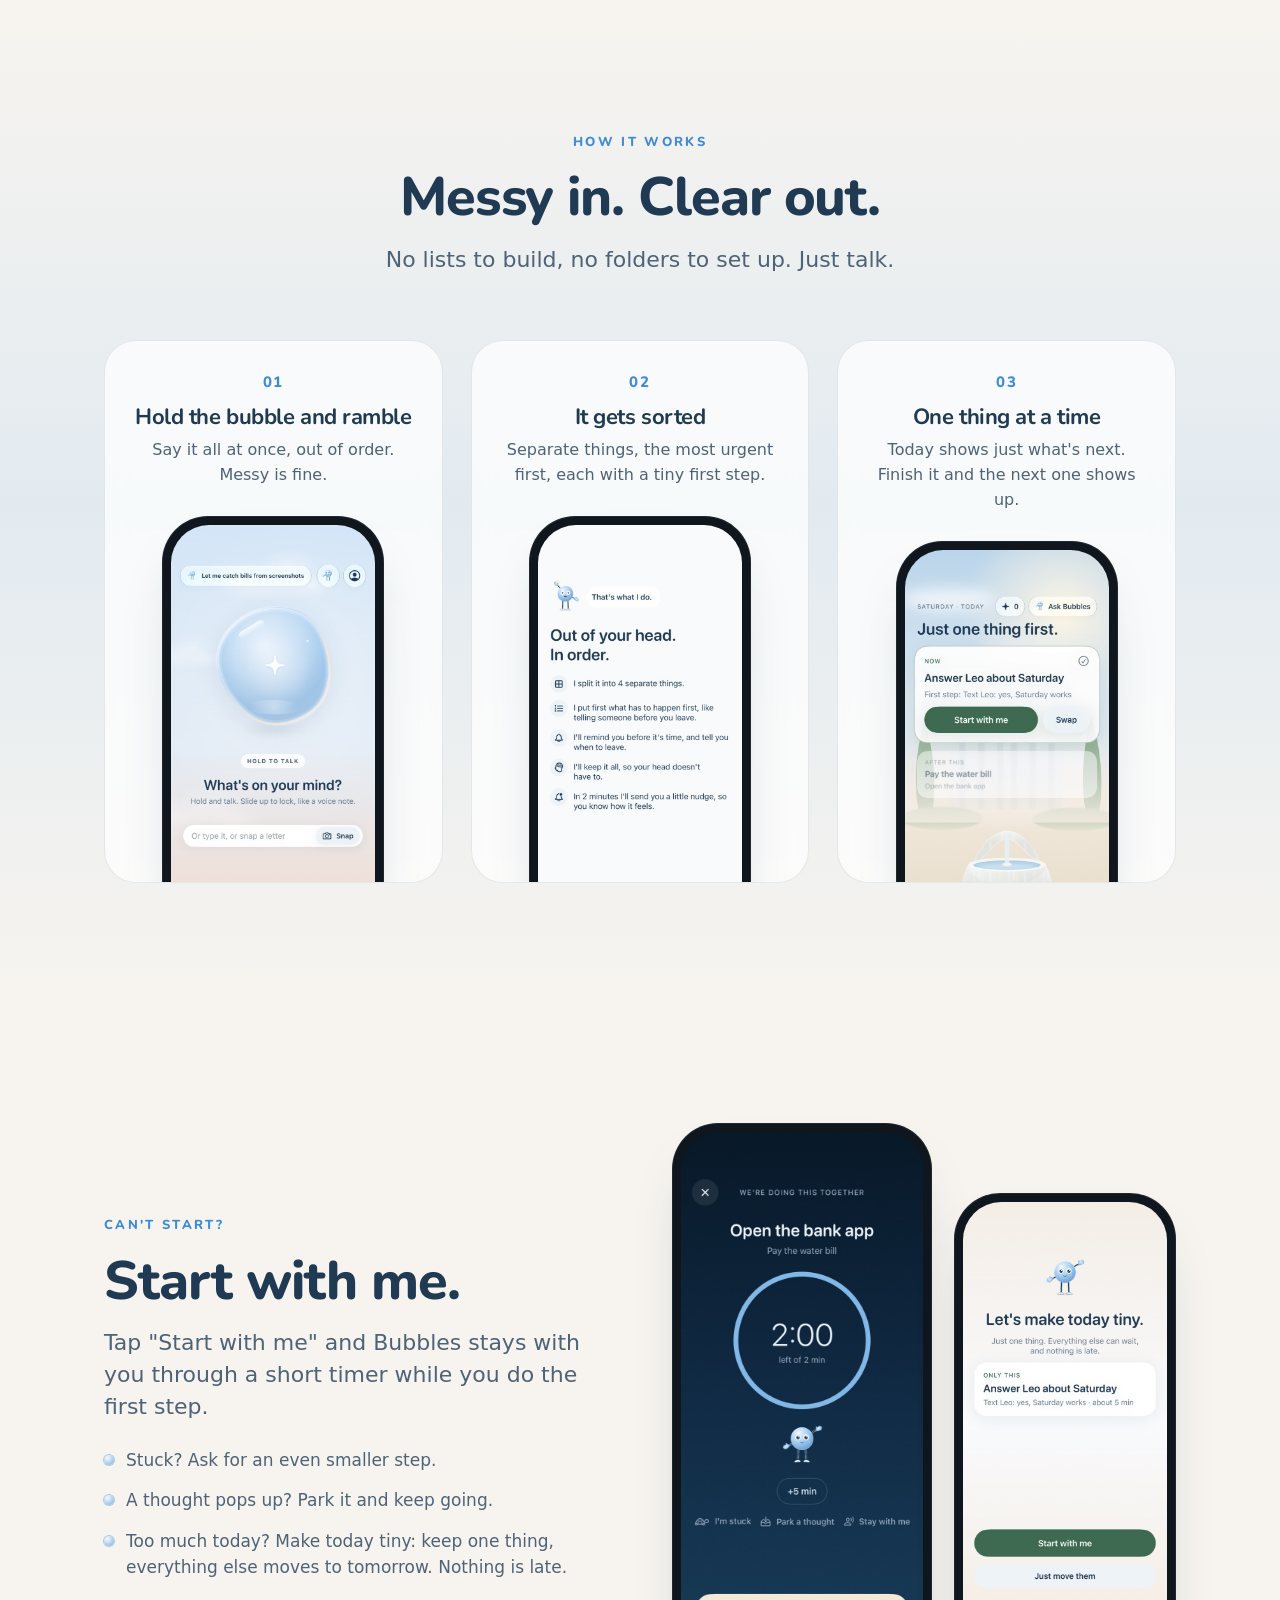
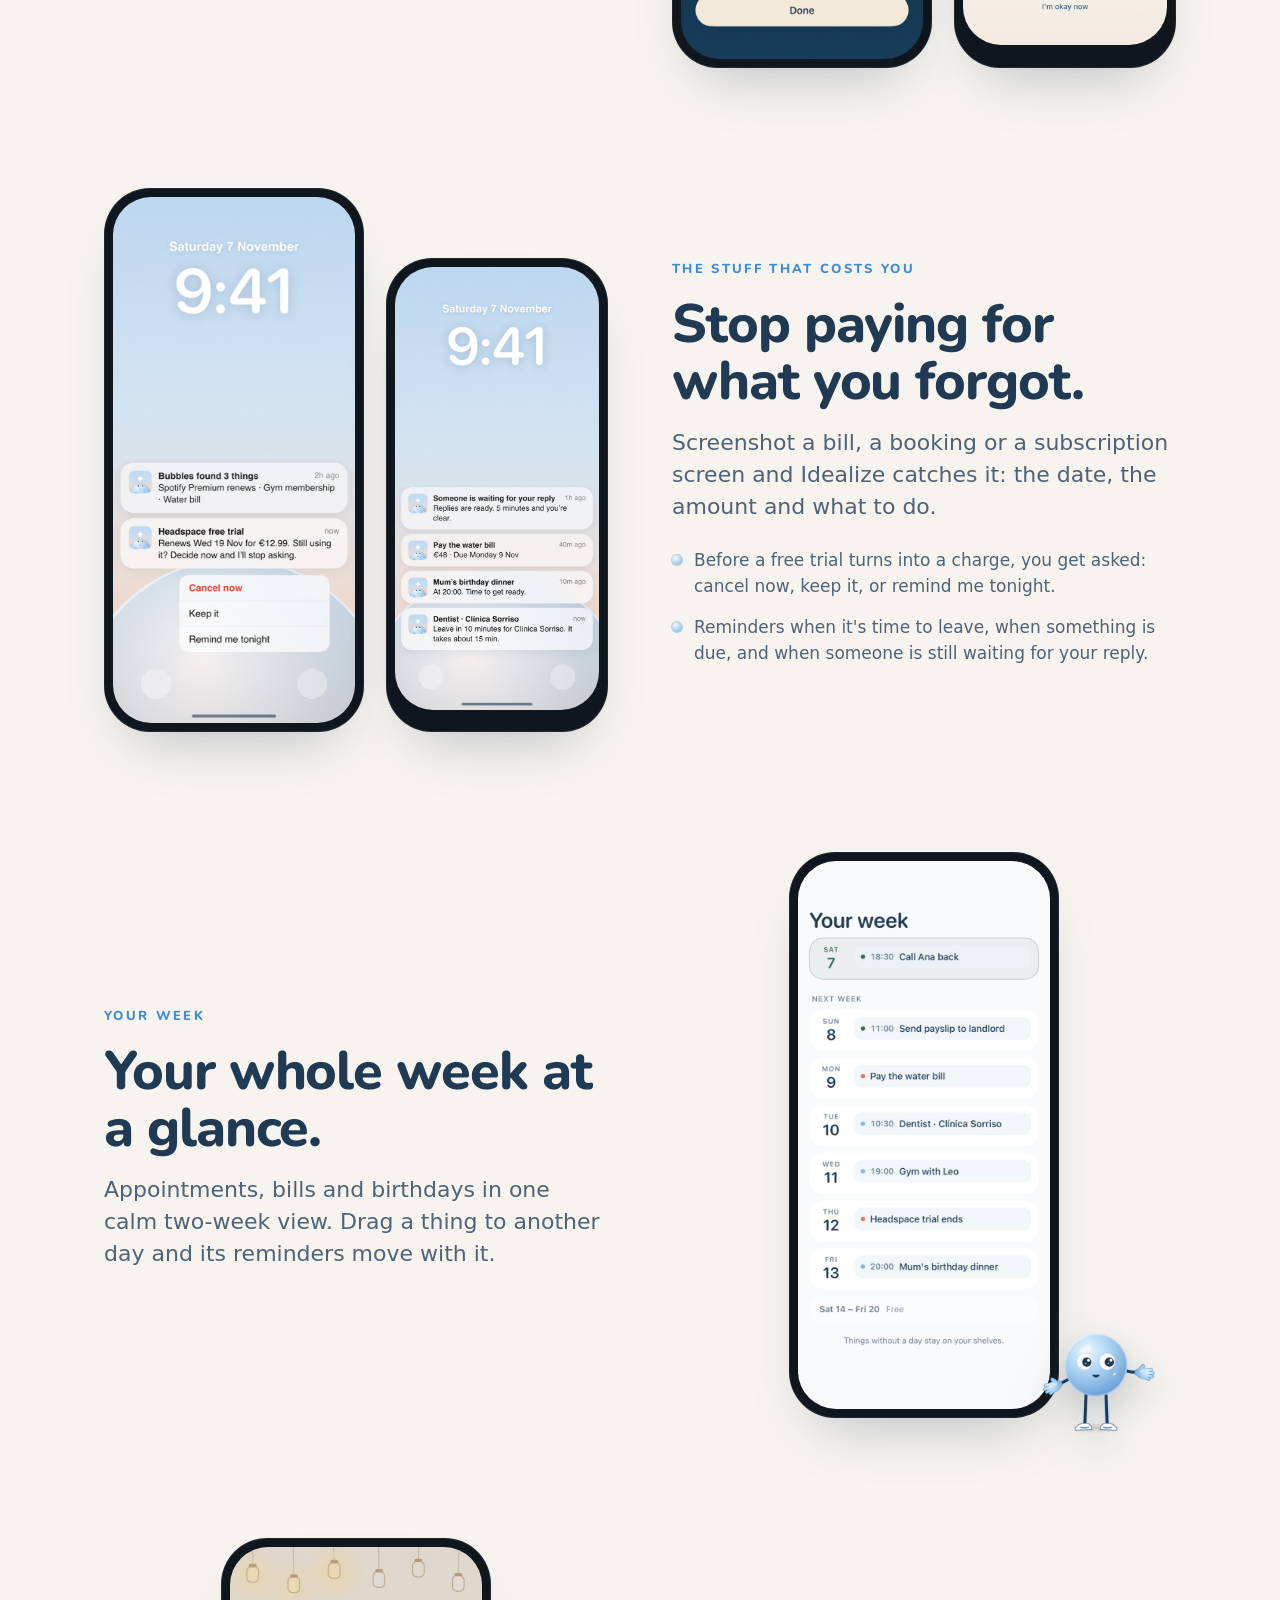
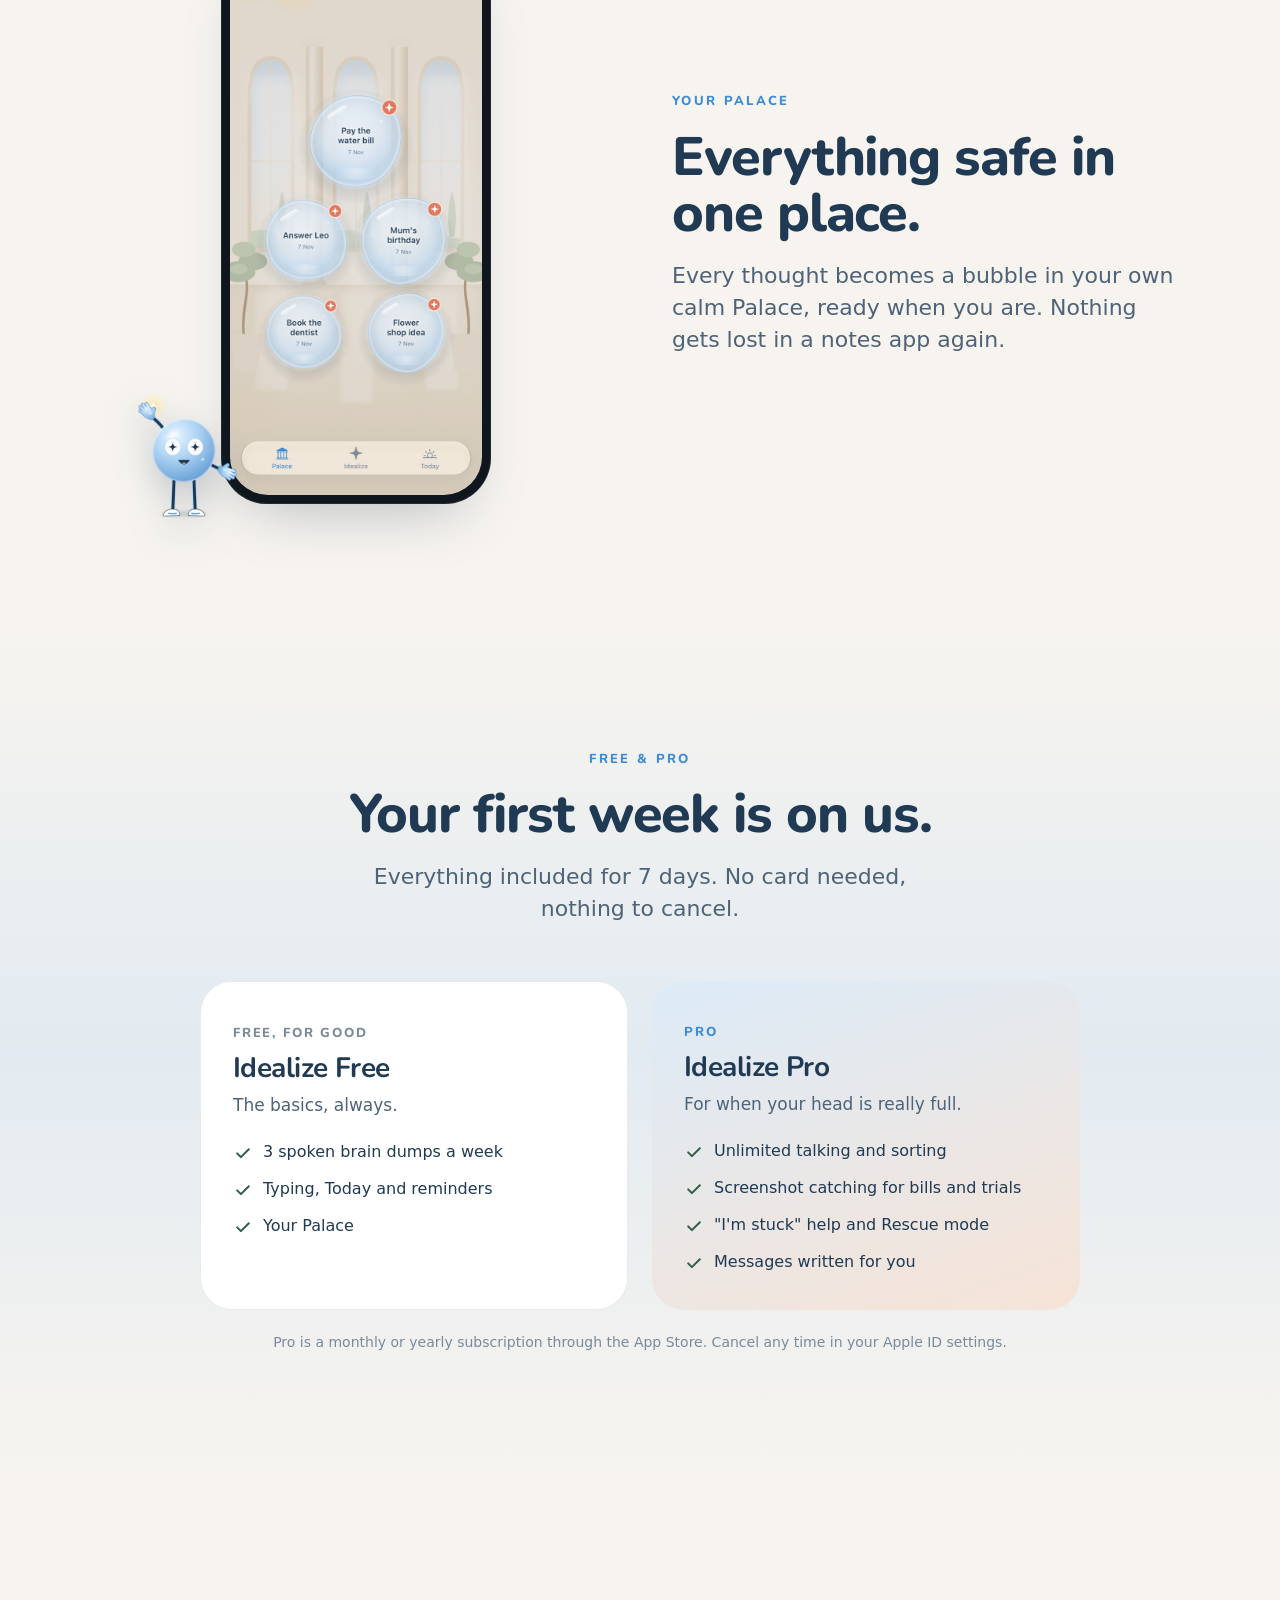
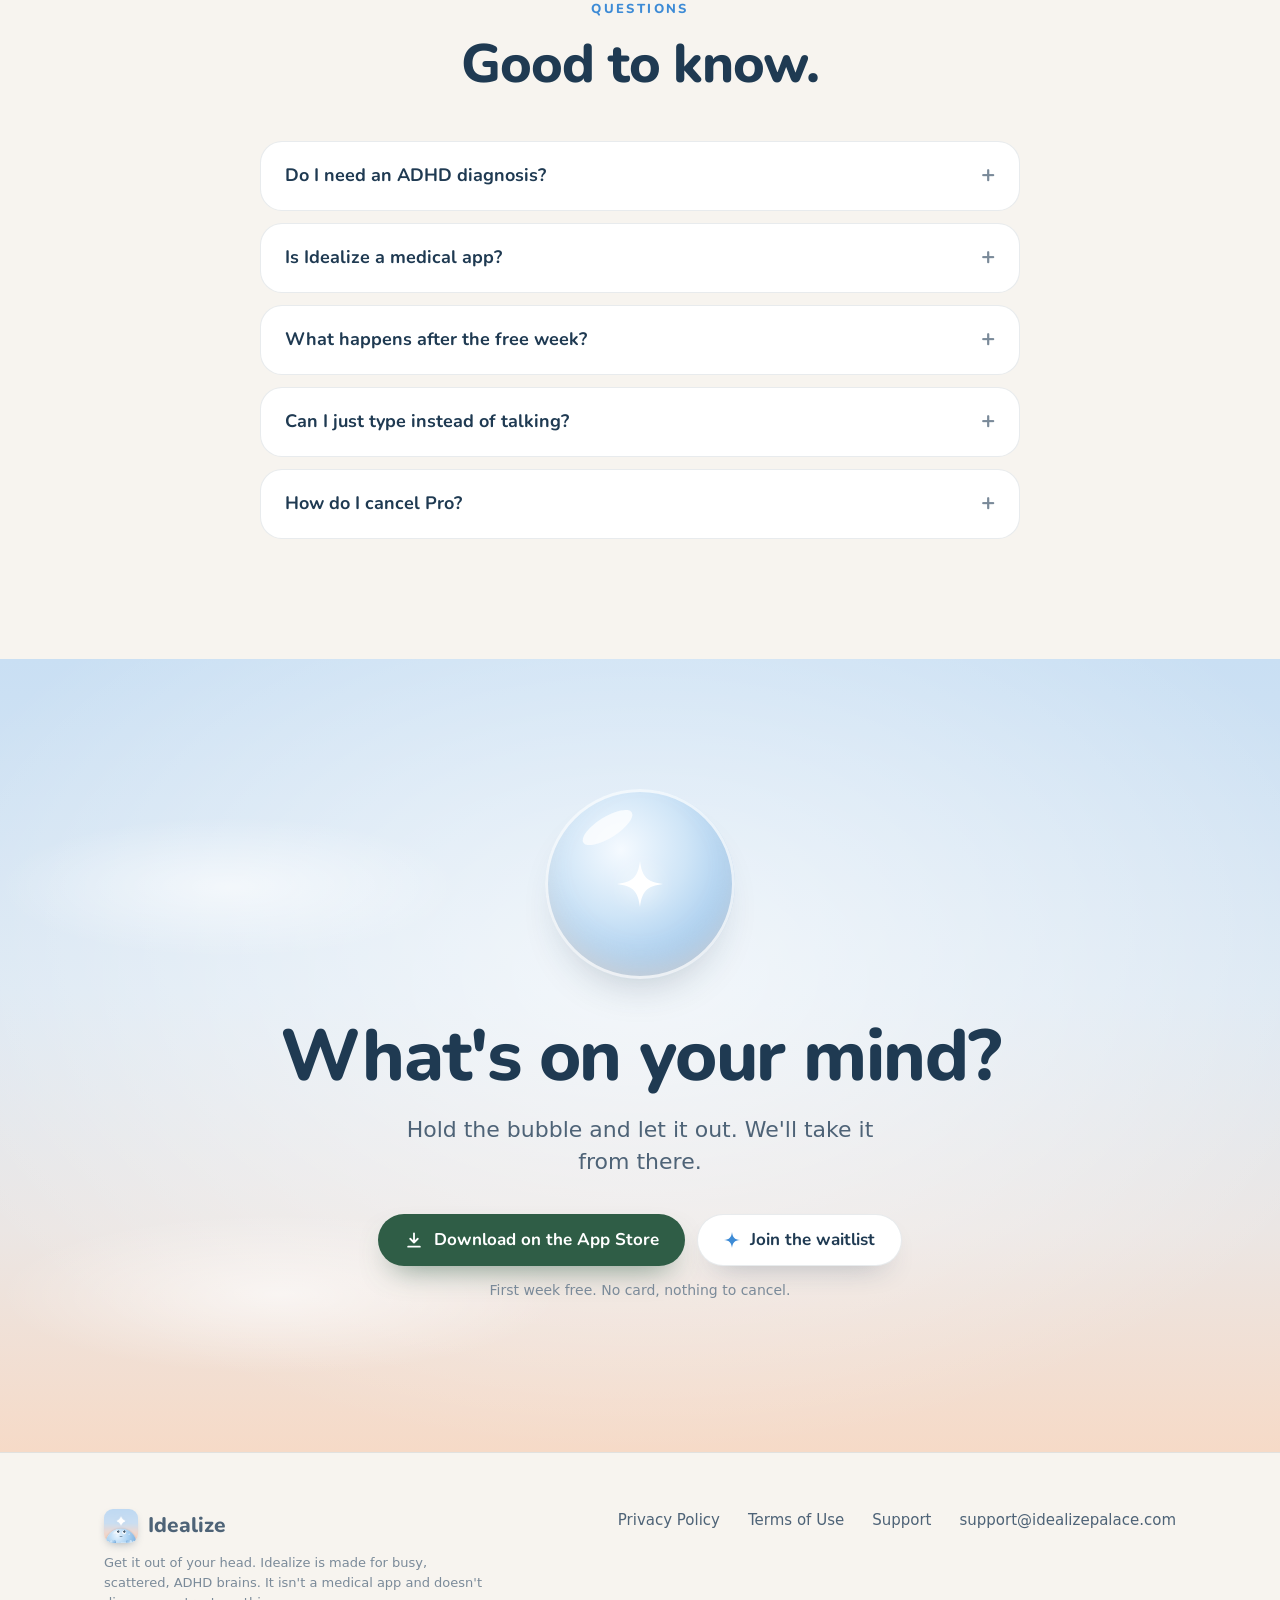
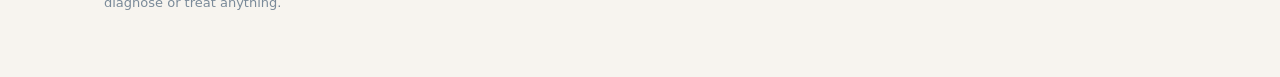
==== commit d93eb625: "Join the waitlist buttons on the homepage; waitlist says Idealize, not "the new Idealize" Co-Authore" ====
--- a/index.html
+++ b/index.html
@@ -8,6 +8,8 @@
 <meta name="theme-color" content="#C9DFF3" media="(prefers-color-scheme: light)">
 <meta name="theme-color" content="#16304D" media="(prefers-color-scheme: dark)">
 <meta name="apple-itunes-app" content="app-id=6819672437">
+<meta property="og:site_name" content="Idealize">
+<script type="application/ld+json">{"@context":"https://schema.org","@type":"WebSite","name":"Idealize","url":"https://idealizepalace.com/"}</script>
 <link rel="canonical" href="https://idealizepalace.com/">
 <meta property="og:type" content="website">
 <meta property="og:url" content="https://idealizepalace.com/">
@@ -15,12 +17,14 @@
 <meta property="og:description" content="Ramble it all out. Idealize sorts it and gives each thing a tiny first step.">
 <meta property="og:image" content="https://idealizepalace.com/assets/img/og.png">
 <meta name="twitter:card" content="summary_large_image">
-<link rel="icon" type="image/png" href="/assets/img/favicon.png">
+<link rel="icon" href="/favicon.ico" sizes="48x48">
+<link rel="icon" type="image/png" sizes="192x192" href="/assets/img/icon-192.png">
+<link rel="manifest" href="/site.webmanifest">
 <link rel="apple-touch-icon" href="/assets/img/apple-touch-icon.png">
 <link rel="preconnect" href="https://fonts.googleapis.com">
 <link rel="preconnect" href="https://fonts.gstatic.com" crossorigin>
 <link href="https://fonts.googleapis.com/css2?family=Nunito:wght@600;700;800&display=swap" rel="stylesheet">
-<link rel="stylesheet" href="/assets/site.css">
+<link rel="stylesheet" href="/assets/site.css?v=2">
 </head>
 <body>
 
@@ -31,6 +35,7 @@
       <a href="#how">How it works</a>
       <a href="#free">Free &amp; Pro</a>
       <a href="/support/">Support</a>
+      <a class="btn small ghost" href="/waitlist/?src=site">Join the waitlist</a>
       <a class="btn small" href="https://apps.apple.com/app/apple-store/id6819672437?pt=129569890&amp;ct=website&amp;mt=8">Get the app</a>
     </nav>
   </div>
@@ -48,10 +53,13 @@
         <h1>Get it out of your head.</h1>
         <p class="lead">Ramble it all out. Idealize sorts it and gives each thing a tiny first step.</p>
         <div class="cta">
+          <div class="btn-row">
           <a class="btn" href="https://apps.apple.com/app/apple-store/id6819672437?pt=129569890&amp;ct=website&amp;mt=8">
             <svg viewBox="0 0 24 24" fill="none" stroke="currentColor" stroke-width="2.2" stroke-linecap="round" stroke-linejoin="round"><path d="M12 4v11m0 0-4.5-4.5M12 15l4.5-4.5M5 20h14"/></svg>
             Download on the App Store
           </a>
+          <a class="btn ghost" href="/waitlist/?src=site"><svg viewBox="-1 -1 2 2"><path fill="currentColor" d="M0 -1C.09 -.3 .3 -.09 1 0C.3 .09 .09 .3 0 1C-.09 .3 -.3 .09 -1 0C-.3 -.09 -.09 -.3 0 -1Z"/></svg>Join the waitlist</a>
+        </div>
           <p class="store-note">First week free. No card, nothing to cancel.</p>
         </div>
       </div>
@@ -245,10 +253,13 @@
       </div>
       <h2>What's on your mind?</h2>
       <p class="lead">Hold the bubble and let it out. We'll take it from there.</p>
-      <a class="btn" href="https://apps.apple.com/app/apple-store/id6819672437?pt=129569890&amp;ct=website&amp;mt=8">
+      <div class="btn-row">
+          <a class="btn" href="https://apps.apple.com/app/apple-store/id6819672437?pt=129569890&amp;ct=website&amp;mt=8">
         <svg viewBox="0 0 24 24" fill="none" stroke="currentColor" stroke-width="2.2" stroke-linecap="round" stroke-linejoin="round"><path d="M12 4v11m0 0-4.5-4.5M12 15l4.5-4.5M5 20h14"/></svg>
         Download on the App Store
       </a>
+          <a class="btn ghost" href="/waitlist/?src=site"><svg viewBox="-1 -1 2 2"><path fill="currentColor" d="M0 -1C.09 -.3 .3 -.09 1 0C.3 .09 .09 .3 0 1C-.09 .3 -.3 .09 -1 0C-.3 -.09 -.09 -.3 0 -1Z"/></svg>Join the waitlist</a>
+        </div>
       <p class="store-note">First week free. No card, nothing to cancel.</p>
     </div>
   </section>
--- a/assets/site.css
+++ b/assets/site.css
@@ -121,6 +121,16 @@
 .btn:hover { transform: translateY(-2px); box-shadow: 0 18px 34px -14px rgba(47, 93, 70, 0.8); }
 .btn svg { width: 20px; height: 20px; }
 .btn.small { min-height: 40px; padding: 0 18px; font-size: 15px; }
+.btn.ghost {
+  background: var(--card-solid); color: var(--ink) !important; border: 1px solid var(--line);
+  box-shadow: 0 14px 30px -18px rgba(31, 58, 82, 0.45);
+}
+.btn.ghost:hover { box-shadow: 0 18px 34px -16px rgba(31, 58, 82, 0.55); }
+.btn.ghost svg { width: 16px; height: 16px; color: var(--blue); }
+.btn-row { display: flex; flex-wrap: wrap; gap: 12px; align-items: center; }
+.center .btn-row, .closing .btn-row { justify-content: center; }
+@media (max-width: 900px) { .hero .btn-row { justify-content: center; } }
+@media (max-width: 460px) { .nav .btn.ghost { display: none; } .btn-row { flex-direction: column; align-items: stretch; max-width: 340px; margin: 0 auto; } }
 .store-note { font-size: 14px; color: var(--ink-3); margin-top: 14px; }
 
 /* Hero */
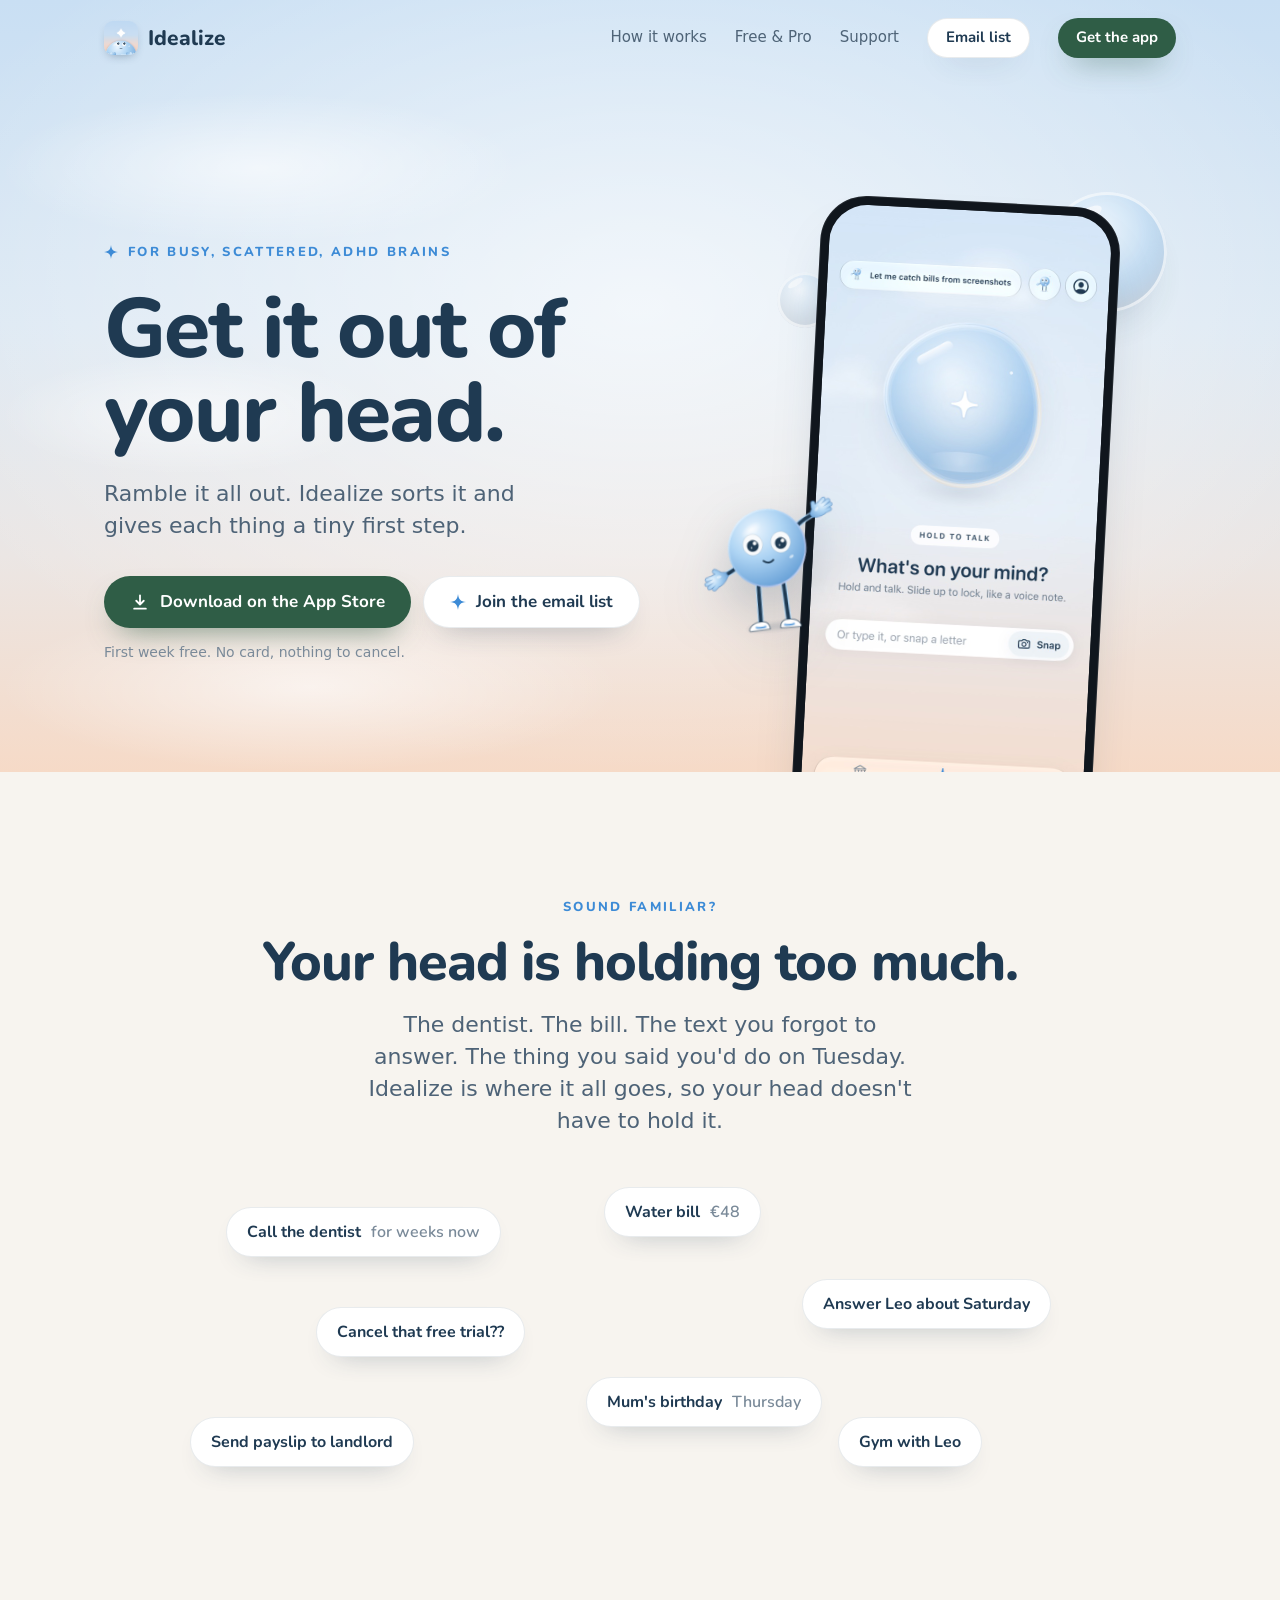
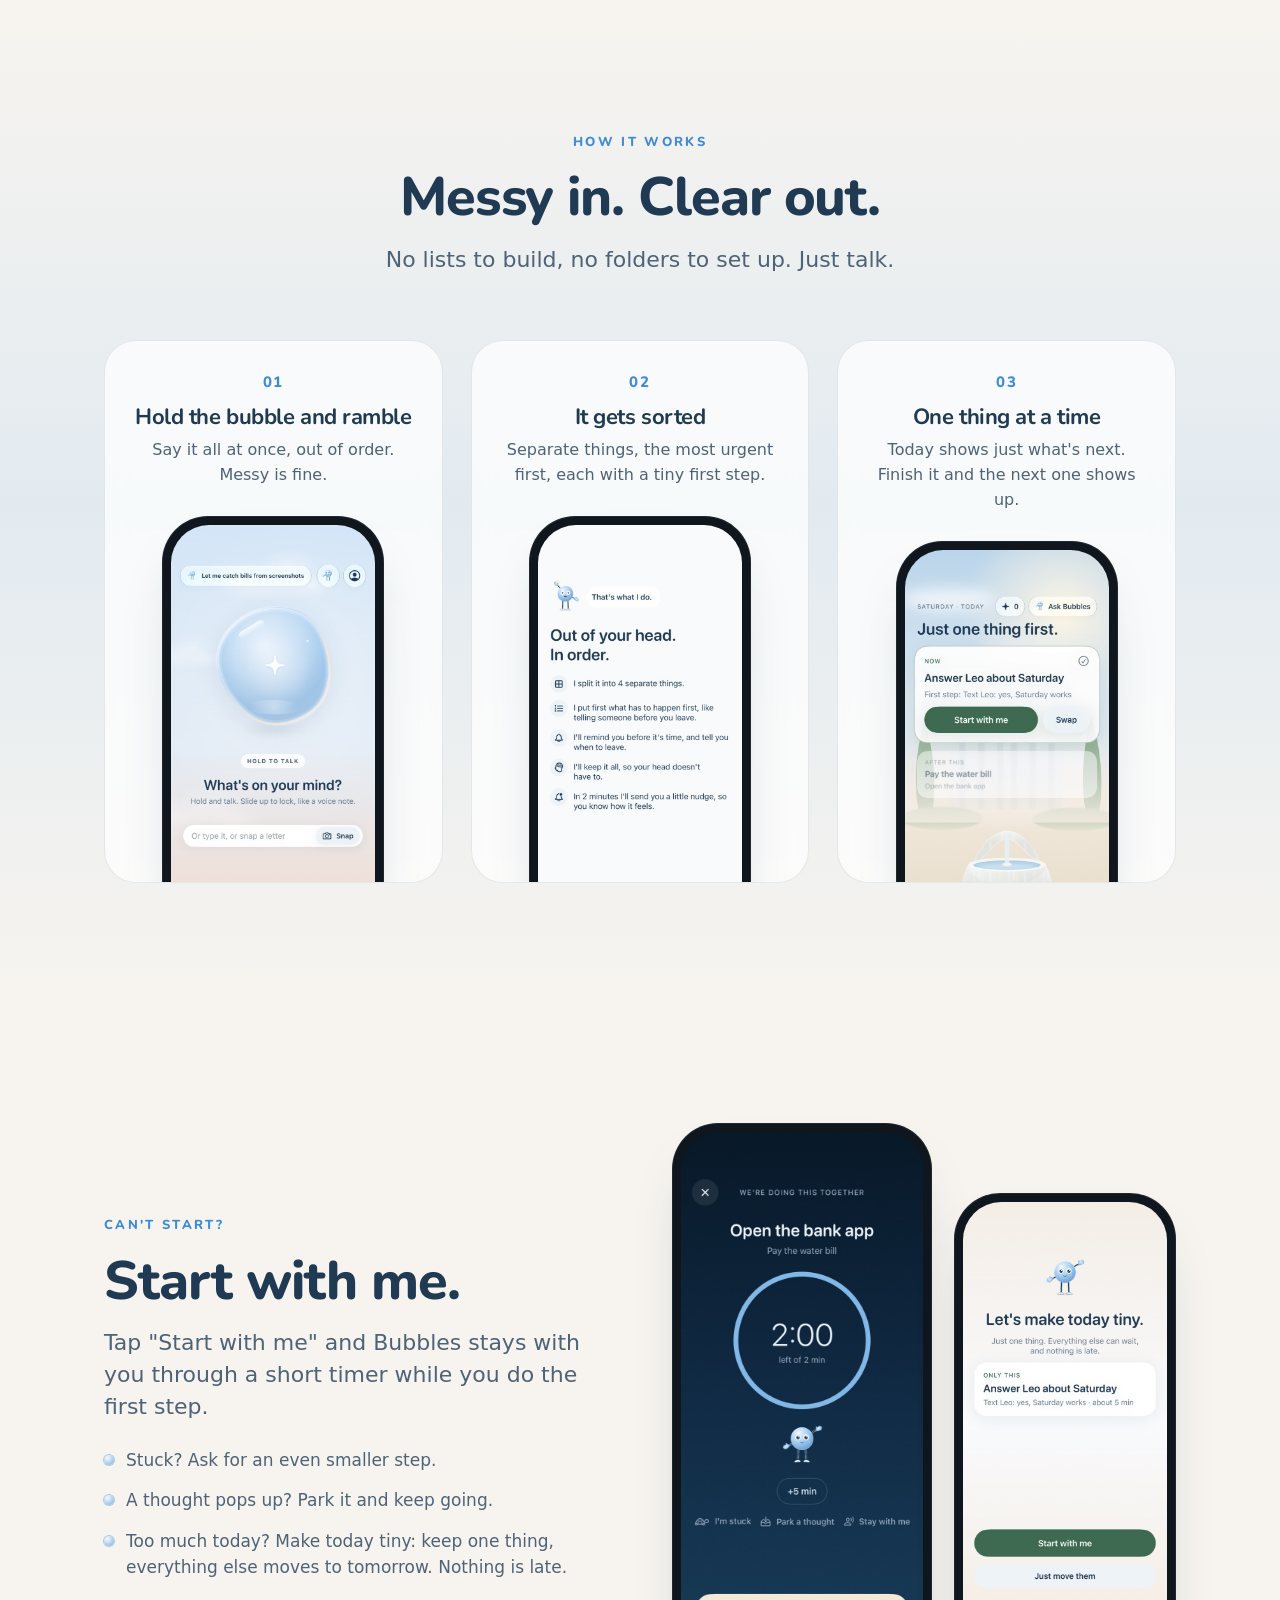
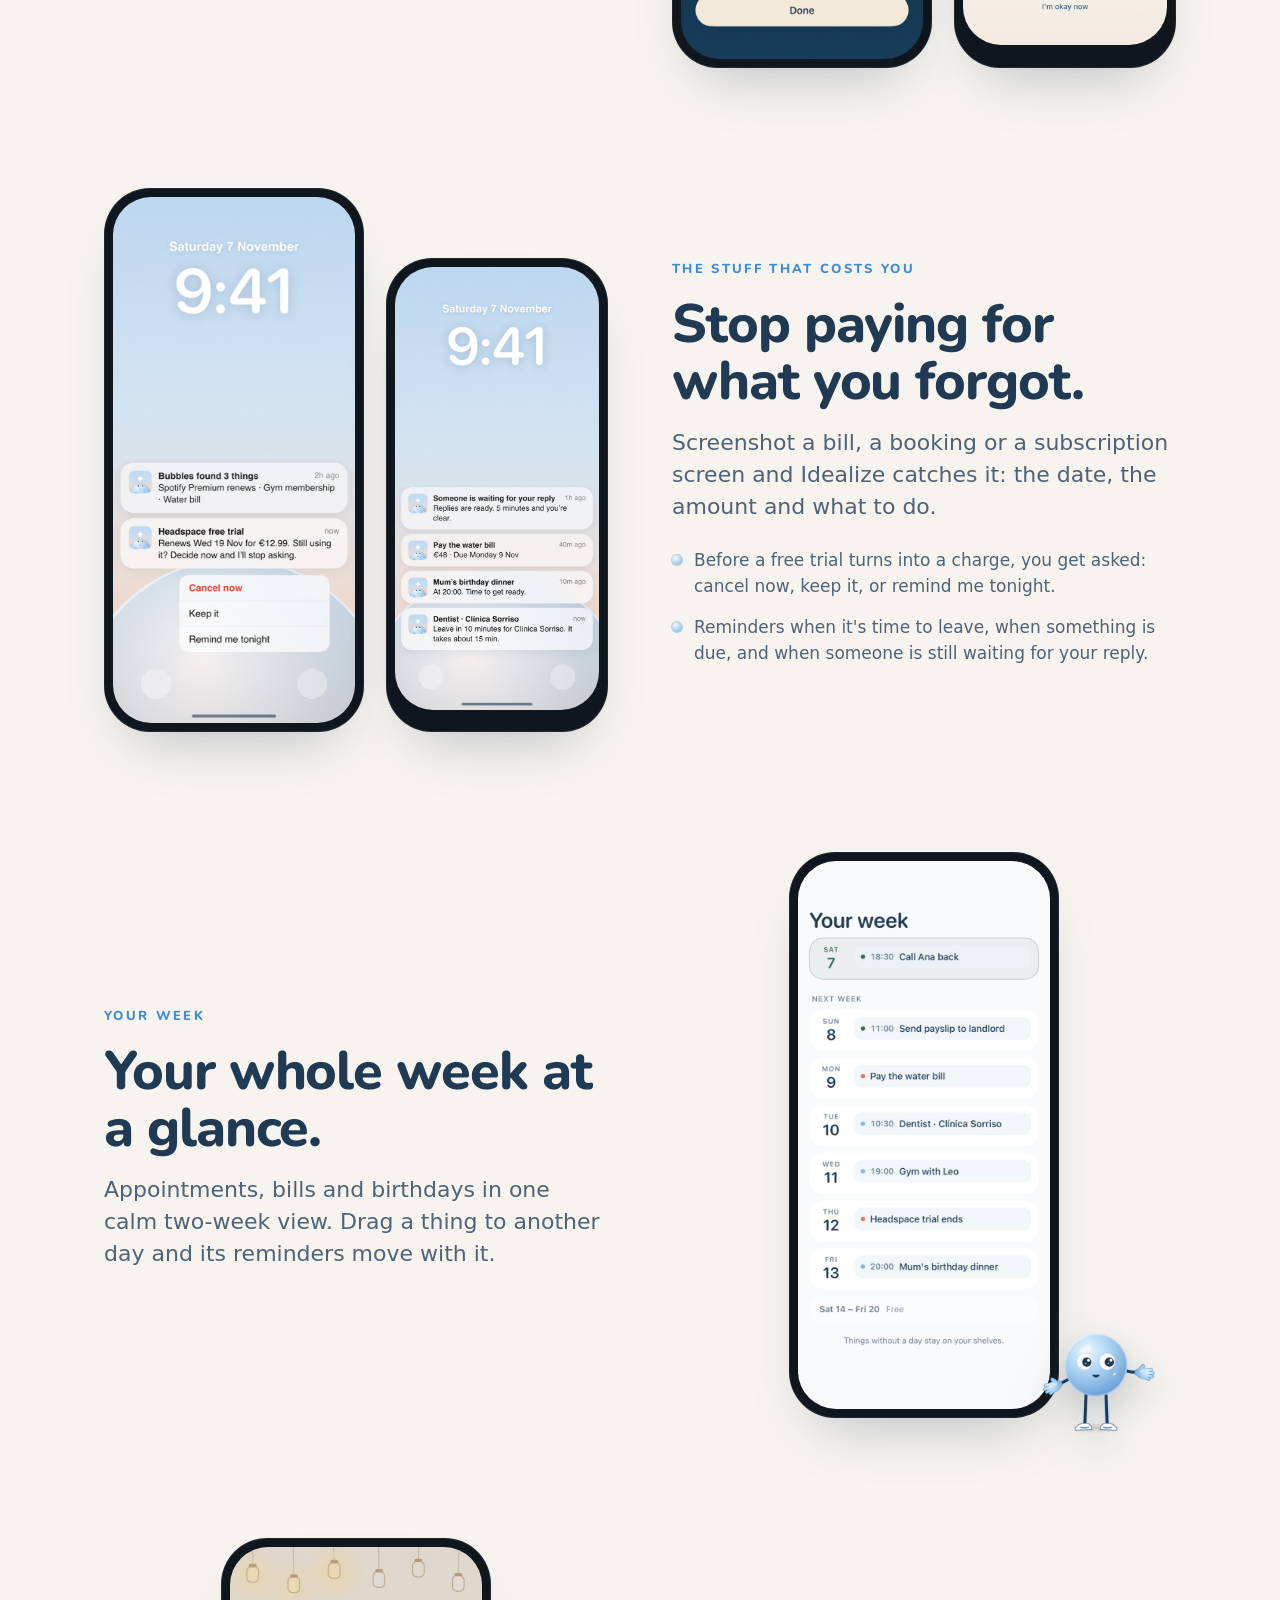
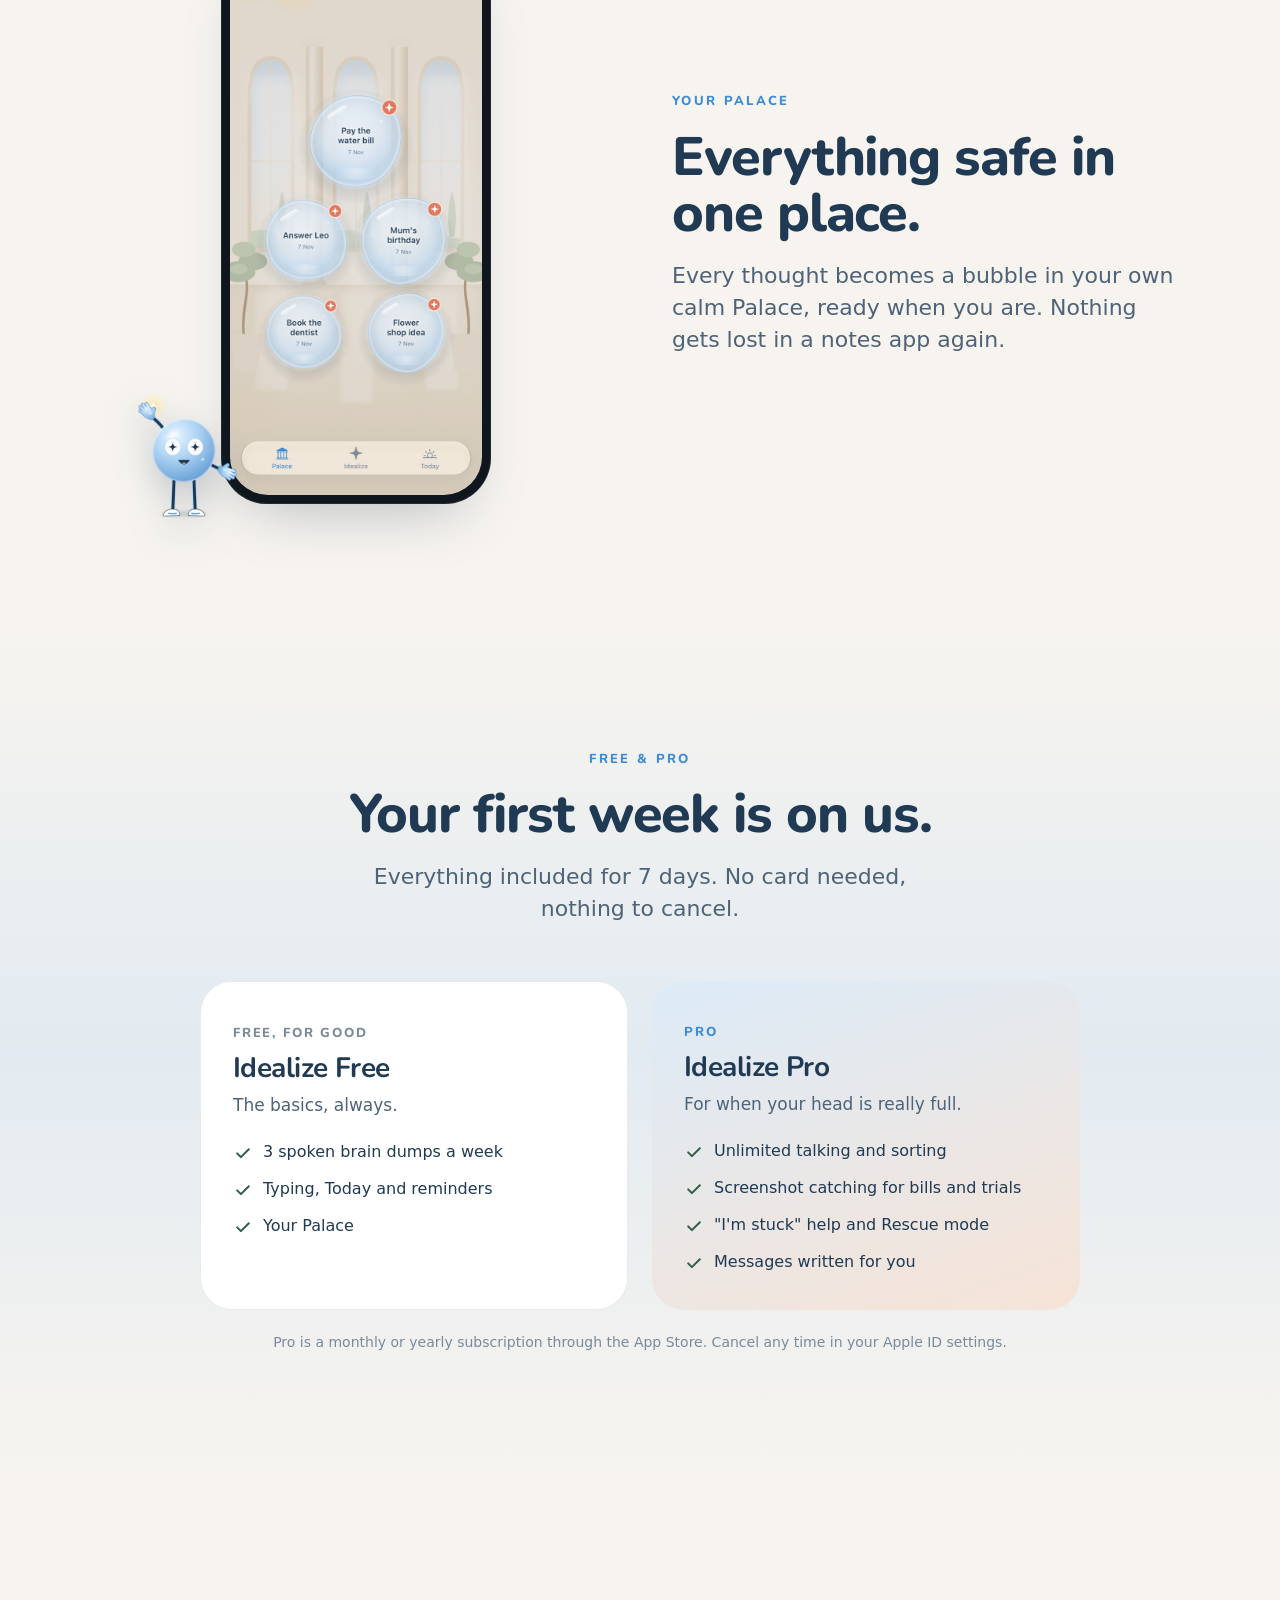
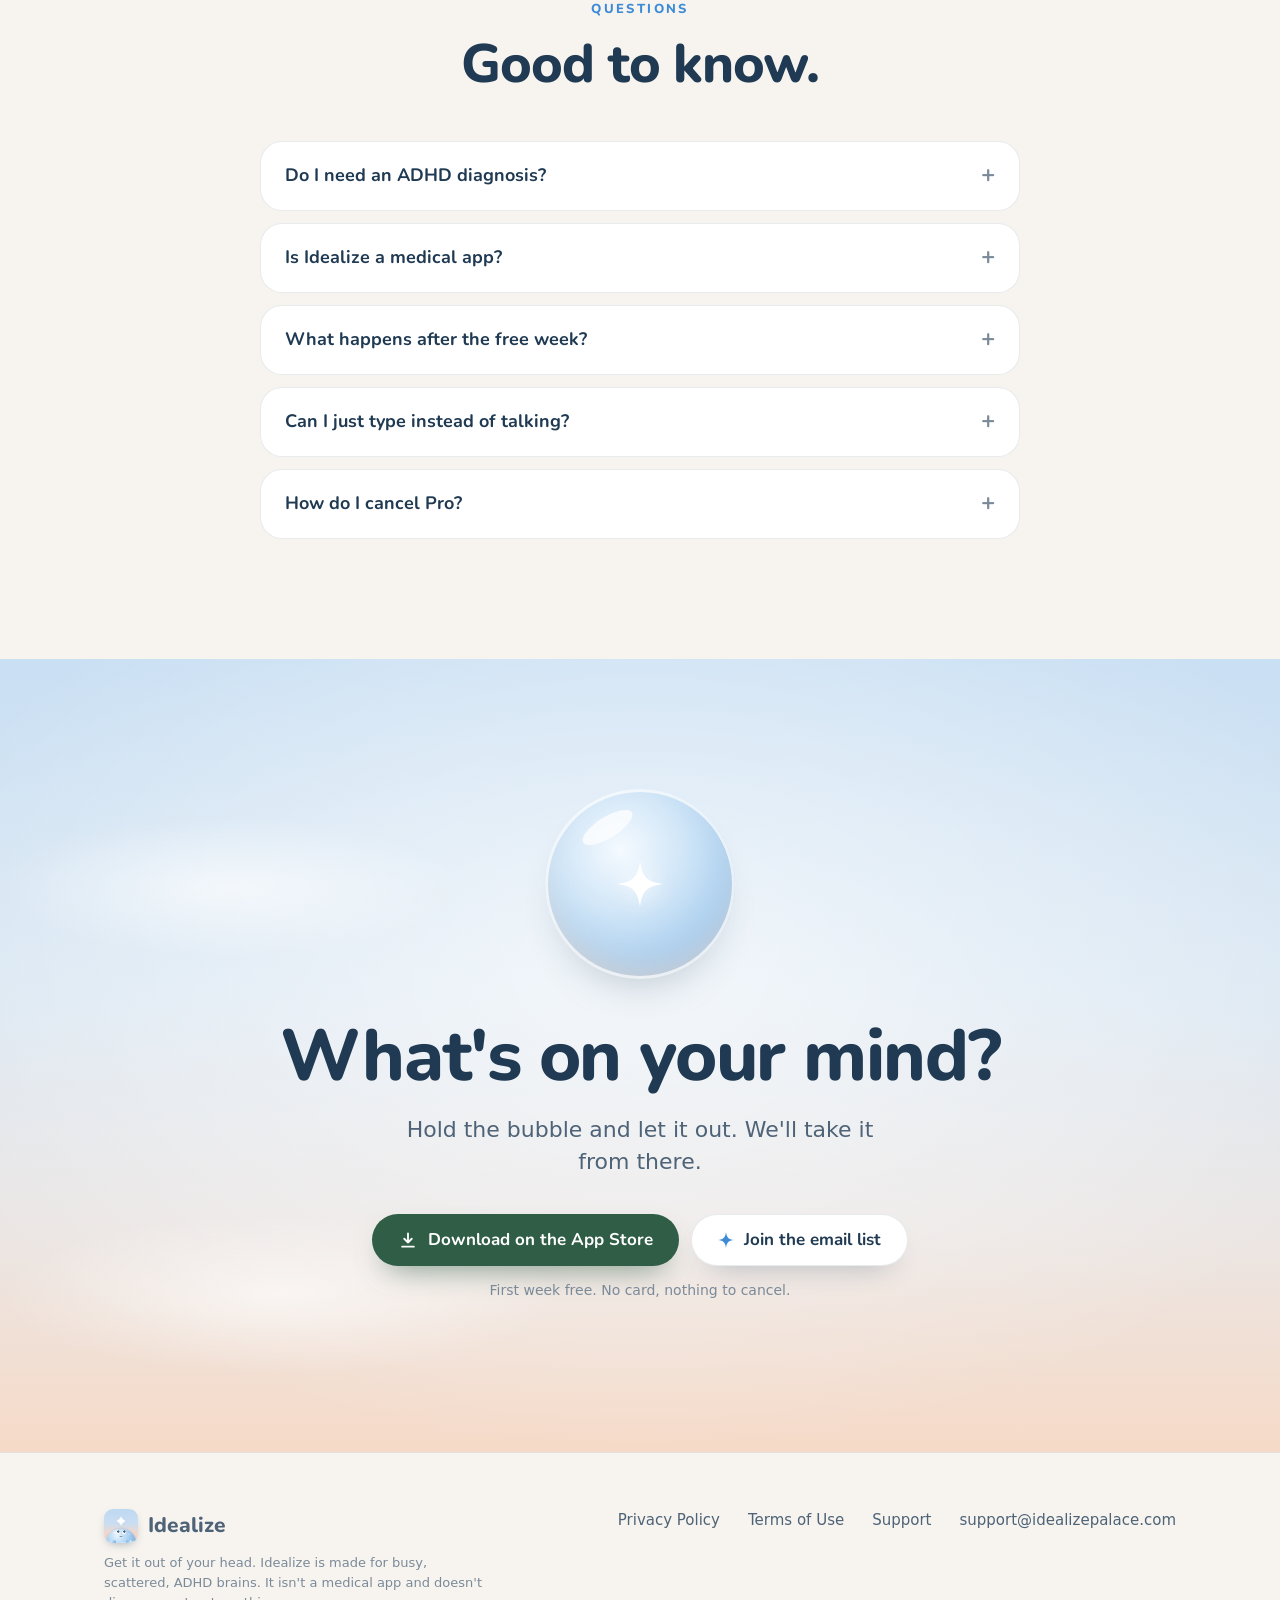
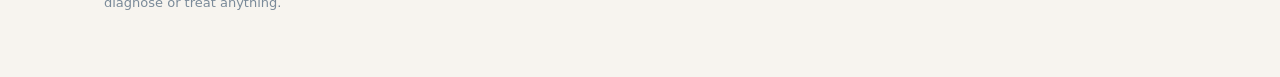
==== commit 7e88b589: "Waitlist becomes the email list: /list page, /waitlist redirects there keeping ?src, homepage button" ====
--- a/index.html
+++ b/index.html
@@ -35,7 +35,7 @@
       <a href="#how">How it works</a>
       <a href="#free">Free &amp; Pro</a>
       <a href="/support/">Support</a>
-      <a class="btn small ghost" href="/waitlist/?src=site">Join the waitlist</a>
+      <a class="btn small ghost" href="/list/?src=site">Email list</a>
       <a class="btn small" href="https://apps.apple.com/app/apple-store/id6819672437?pt=129569890&amp;ct=website&amp;mt=8">Get the app</a>
     </nav>
   </div>
@@ -58,7 +58,7 @@
             <svg viewBox="0 0 24 24" fill="none" stroke="currentColor" stroke-width="2.2" stroke-linecap="round" stroke-linejoin="round"><path d="M12 4v11m0 0-4.5-4.5M12 15l4.5-4.5M5 20h14"/></svg>
             Download on the App Store
           </a>
-          <a class="btn ghost" href="/waitlist/?src=site"><svg viewBox="-1 -1 2 2"><path fill="currentColor" d="M0 -1C.09 -.3 .3 -.09 1 0C.3 .09 .09 .3 0 1C-.09 .3 -.3 .09 -1 0C-.3 -.09 -.09 -.3 0 -1Z"/></svg>Join the waitlist</a>
+          <a class="btn ghost" href="/list/?src=site"><svg viewBox="-1 -1 2 2"><path fill="currentColor" d="M0 -1C.09 -.3 .3 -.09 1 0C.3 .09 .09 .3 0 1C-.09 .3 -.3 .09 -1 0C-.3 -.09 -.09 -.3 0 -1Z"/></svg>Join the email list</a>
         </div>
           <p class="store-note">First week free. No card, nothing to cancel.</p>
         </div>
@@ -258,7 +258,7 @@
         <svg viewBox="0 0 24 24" fill="none" stroke="currentColor" stroke-width="2.2" stroke-linecap="round" stroke-linejoin="round"><path d="M12 4v11m0 0-4.5-4.5M12 15l4.5-4.5M5 20h14"/></svg>
         Download on the App Store
       </a>
-          <a class="btn ghost" href="/waitlist/?src=site"><svg viewBox="-1 -1 2 2"><path fill="currentColor" d="M0 -1C.09 -.3 .3 -.09 1 0C.3 .09 .09 .3 0 1C-.09 .3 -.3 .09 -1 0C-.3 -.09 -.09 -.3 0 -1Z"/></svg>Join the waitlist</a>
+          <a class="btn ghost" href="/list/?src=site"><svg viewBox="-1 -1 2 2"><path fill="currentColor" d="M0 -1C.09 -.3 .3 -.09 1 0C.3 .09 .09 .3 0 1C-.09 .3 -.3 .09 -1 0C-.3 -.09 -.09 -.3 0 -1Z"/></svg>Join the email list</a>
         </div>
       <p class="store-note">First week free. No card, nothing to cancel.</p>
     </div>
